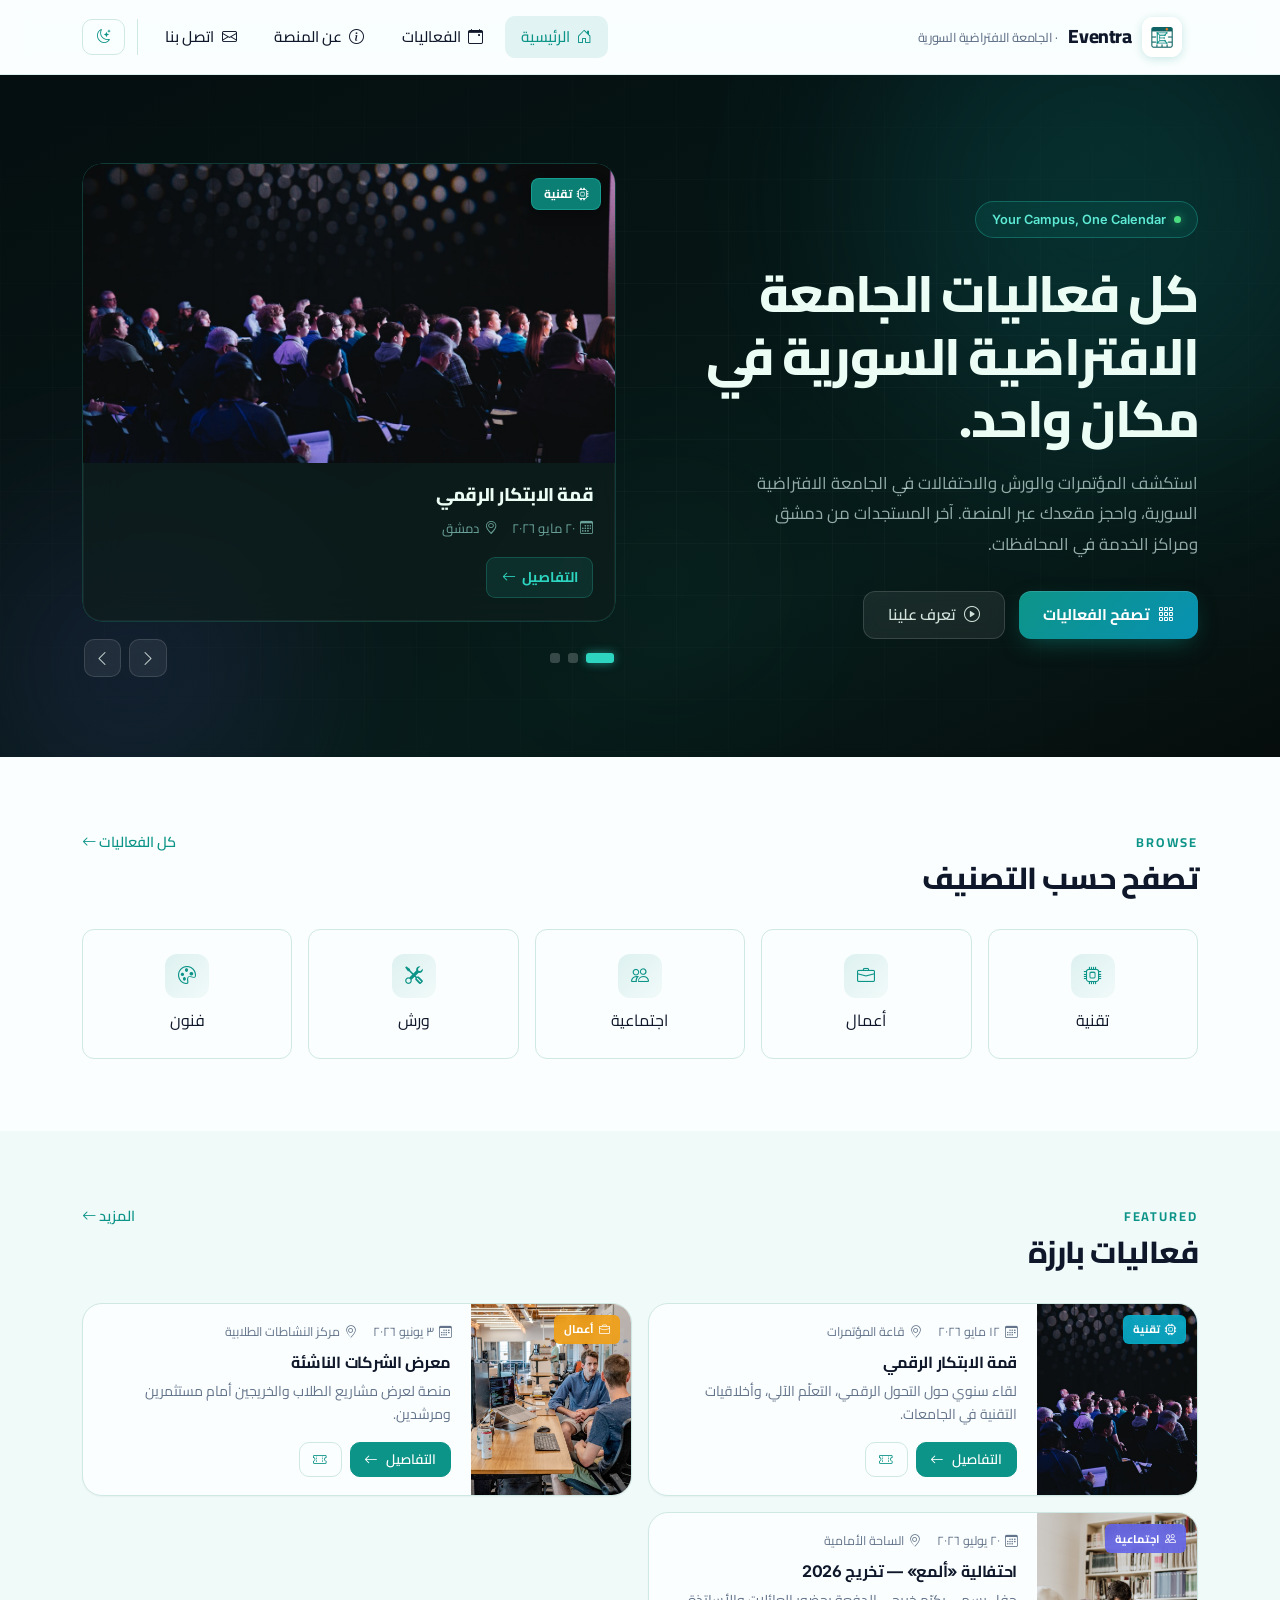
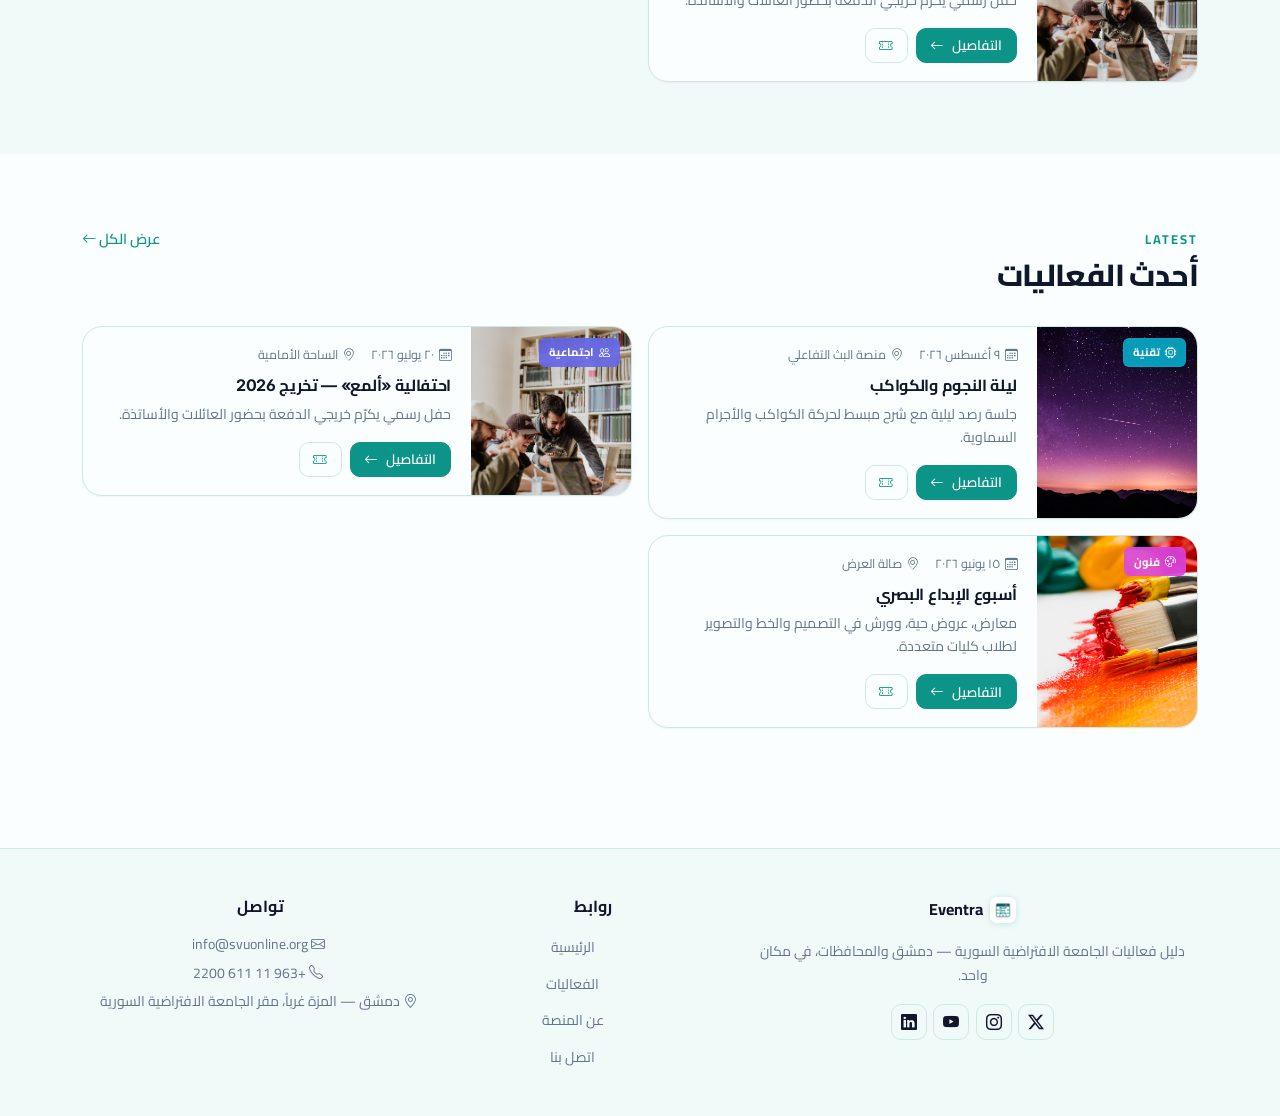
==== index.html @ 37de140c "Add main pages and assets for Eventra platform - Created main HTML pages: index.html, about.html, co" ====
<!doctype html>
<html lang="ar" dir="rtl">
<head>
  <meta charset="utf-8">
  <meta name="viewport" content="width=device-width, initial-scale=1">
  <meta name="theme-color" content="#0d9488">
  <script>
    (function(){try{var k='eventra:theme',s=localStorage.getItem(k),d=s==='dark'||(s!=='light'&&window.matchMedia('(prefers-color-scheme:dark)').matches);if(d){document.documentElement.setAttribute('data-bs-theme','dark');var m=document.querySelector('meta[name="theme-color"]');if(m)m.setAttribute('content','#0a1211');}}catch(e){}})();
  </script>
  <link rel="icon" href="assets/img/logo.jpg" type="image/jpeg">
  <title>Eventra — دليل فعاليات الجامعة الافتراضية السورية</title>
  <meta name="description" content="Eventra: دليل فعاليات الجامعة الافتراضية السورية — دمشق، أرقام وبريد رسمي، حجز ومتابعة الفعاليات.">

  <!-- Bootstrap 5 + Icons -->
  <link href="https://cdn.jsdelivr.net/npm/bootstrap@5.3.3/dist/css/bootstrap.min.css" rel="stylesheet">
  <link href="https://cdn.jsdelivr.net/npm/bootstrap-icons@1.11.3/font/bootstrap-icons.css" rel="stylesheet">
  <!-- خطوط -->
  <link rel="preconnect" href="https://fonts.googleapis.com">
  <link rel="preconnect" href="https://fonts.gstatic.com" crossorigin>
  <link href="https://fonts.googleapis.com/css2?family=Cairo:wght@400;600;700;800&family=Inter:wght@500;700;800;900&display=swap" rel="stylesheet">
  <!-- الستايل -->
  <link rel="stylesheet" href="assets/css/styles.css">
</head>
<body>

  <!-- ============ Navbar ============ -->
  <header>
    <nav class="navbar navbar-expand-lg e-navbar sticky-top">
      <div class="container">
        <a class="navbar-brand" href="index.html">
          <img src="assets/img/logo.jpg" alt="" class="e-logo" width="40" height="40">
          Eventra <small class="d-none d-md-inline">· الجامعة الافتراضية السورية</small>
        </a>
        <button class="navbar-toggler border-0" type="button" data-bs-toggle="collapse" data-bs-target="#nav">
          <i class="bi bi-list fs-3"></i>
        </button>
        <div class="collapse navbar-collapse" id="nav">
          <ul class="navbar-nav align-items-lg-center">
            <li class="nav-item"><a class="nav-link" href="index.html"><i class="bi bi-house-door" aria-hidden="true"></i>الرئيسية</a></li>
            <li class="nav-item"><a class="nav-link" href="events.html"><i class="bi bi-calendar-event" aria-hidden="true"></i>الفعاليات</a></li>
            <li class="nav-item"><a class="nav-link" href="about.html"><i class="bi bi-info-circle" aria-hidden="true"></i>عن المنصة</a></li>
            <li class="nav-item"><a class="nav-link" href="contact.html"><i class="bi bi-envelope" aria-hidden="true"></i>اتصل بنا</a></li>
            <li class="nav-item">
              <button type="button" id="darkToggle" class="btn btn-sm btn-outline-primary" title="تبديل الوضع الليلي" aria-pressed="false">
                <i class="bi bi-moon-stars"></i>
              </button>
            </li>
          </ul>
        </div>
      </div>
    </nav>
  </header>

  <main>

    <!-- ============ Hero ============ -->
    <section class="e-hero">
      <!-- خلفية زخرفية -->
      <div class="e-hero-bg" aria-hidden="true">
        <div class="e-hero-orb e-hero-orb--1"></div>
        <div class="e-hero-orb e-hero-orb--2"></div>
        <div class="e-hero-orb e-hero-orb--3"></div>
        <div class="e-hero-grid"></div>
      </div>

      <div class="container e-hero-container">
        <!-- النص الرئيسي -->
        <div class="e-hero-copy">
          <span class="pill">Your Campus, One Calendar</span>
          <h1 class="e-hero-title">كل فعاليات الجامعة الافتراضية السورية في مكان واحد.</h1>
          <p class="e-hero-lead">استكشف المؤتمرات والورش والاحتفالات في الجامعة الافتراضية السورية، واحجز مقعدك عبر المنصة. آخر المستجدات من دمشق ومراكز الخدمة في المحافظات.</p>
          <div class="e-hero-actions">
            <a href="events.html" class="btn e-hero-btn-primary"><i class="bi bi-grid-3x3-gap" aria-hidden="true"></i>تصفح الفعاليات</a>
            <a href="about.html" class="btn e-hero-btn-ghost"><i class="bi bi-play-circle" aria-hidden="true"></i>تعرف علينا</a>
          </div>
        </div>

        <!-- بطاقات الفعاليات -->
        <div class="e-hero-cards-area">
          <div id="heroCarousel" class="carousel slide" data-bs-ride="carousel" data-bs-interval="4000">
            <div class="carousel-inner">
              <div class="carousel-item active">
                <div class="e-glass-card">
                  <div class="e-glass-card__img-wrap">
                    <img src="assets/img/event-summit-digital-innovation.jpg" alt="قمة الابتكار الرقمي" loading="eager">
                    <span class="e-glass-card__badge"><i class="bi bi-cpu" aria-hidden="true"></i>تقنية</span>
                  </div>
                  <div class="e-glass-card__body">
                    <h3 class="e-glass-card__title">قمة الابتكار الرقمي</h3>
                    <div class="e-glass-card__meta">
                      <span><i class="bi bi-calendar3" aria-hidden="true"></i>٢٠ مايو ٢٠٢٦</span>
                      <span><i class="bi bi-geo-alt" aria-hidden="true"></i>دمشق</span>
                    </div>
                    <a href="event.html?id=1" class="e-glass-card__link">التفاصيل <i class="bi bi-arrow-left" aria-hidden="true"></i></a>
                  </div>
                </div>
              </div>
              <div class="carousel-item">
                <div class="e-glass-card">
                  <div class="e-glass-card__img-wrap">
                    <img src="assets/img/event-startup-showcase.jpg" alt="معرض الشركات الناشئة" loading="eager">
                    <span class="e-glass-card__badge e-glass-card__badge--amber"><i class="bi bi-briefcase" aria-hidden="true"></i>أعمال</span>
                  </div>
                  <div class="e-glass-card__body">
                    <h3 class="e-glass-card__title">معرض الشركات الناشئة</h3>
                    <div class="e-glass-card__meta">
                      <span><i class="bi bi-calendar3" aria-hidden="true"></i>١٢ يونيو ٢٠٢٦</span>
                      <span><i class="bi bi-geo-alt" aria-hidden="true"></i>حلب</span>
                    </div>
                    <a href="event.html?id=2" class="e-glass-card__link">التفاصيل <i class="bi bi-arrow-left" aria-hidden="true"></i></a>
                  </div>
                </div>
              </div>
              <div class="carousel-item">
                <div class="e-glass-card">
                  <div class="e-glass-card__img-wrap">
                    <img src="assets/img/event-visual-creativity-week.jpg" alt="أسبوع الإبداع البصري" loading="eager">
                    <span class="e-glass-card__badge e-glass-card__badge--purple"><i class="bi bi-palette" aria-hidden="true"></i>فنون</span>
                  </div>
                  <div class="e-glass-card__body">
                    <h3 class="e-glass-card__title">أسبوع الإبداع البصري</h3>
                    <div class="e-glass-card__meta">
                      <span><i class="bi bi-calendar3" aria-hidden="true"></i>٣ يوليو ٢٠٢٦</span>
                      <span><i class="bi bi-geo-alt" aria-hidden="true"></i>اللاذقية</span>
                    </div>
                    <a href="event.html?id=5" class="e-glass-card__link">التفاصيل <i class="bi bi-arrow-left" aria-hidden="true"></i></a>
                  </div>
                </div>
              </div>
            </div>
          </div>
          <!-- شريط التنقل خارج الكروسيل تماماً -->
          <div class="e-hero-carousel-nav-row">
            <div class="e-hero-dot-indicators">
              <button type="button" data-bs-target="#heroCarousel" data-bs-slide-to="0" class="active" aria-label="الشريحة 1"></button>
              <button type="button" data-bs-target="#heroCarousel" data-bs-slide-to="1" aria-label="الشريحة 2"></button>
              <button type="button" data-bs-target="#heroCarousel" data-bs-slide-to="2" aria-label="الشريحة 3"></button>
            </div>
            <div class="e-hero-arrow-btns">
              <button type="button" data-bs-target="#heroCarousel" data-bs-slide="prev" class="e-hero-arrow" aria-label="السابق">
                <i class="bi bi-chevron-right" aria-hidden="true"></i>
              </button>
              <button type="button" data-bs-target="#heroCarousel" data-bs-slide="next" class="e-hero-arrow" aria-label="التالي">
                <i class="bi bi-chevron-left" aria-hidden="true"></i>
              </button>
            </div>
          </div>
        </div>
      </div>
    </section>

    <!-- ============ التصنيفات ============ -->
    <section class="section">
      <div class="container">
        <div class="section-title">
          <div>
            <span class="eyebrow">Browse</span>
            <h2>تصفح حسب التصنيف</h2>
          </div>
          <a href="events.html">كل الفعاليات <i class="bi bi-arrow-left"></i></a>
        </div>
        <div class="row g-3">
          <div class="col-6 col-md-4 col-lg"><a href="events.html?cat=tech" class="cat-tile"><div class="icon"><i class="bi bi-cpu"></i></div>تقنية</a></div>
          <div class="col-6 col-md-4 col-lg"><a href="events.html?cat=business" class="cat-tile"><div class="icon"><i class="bi bi-briefcase"></i></div>أعمال</a></div>
          <div class="col-6 col-md-4 col-lg"><a href="events.html?cat=social" class="cat-tile"><div class="icon"><i class="bi bi-people"></i></div>اجتماعية</a></div>
          <div class="col-6 col-md-4 col-lg"><a href="events.html?cat=workshop" class="cat-tile"><div class="icon"><i class="bi bi-tools"></i></div>ورش</a></div>
          <div class="col-6 col-md-4 col-lg"><a href="events.html?cat=arts" class="cat-tile"><div class="icon"><i class="bi bi-palette"></i></div>فنون</a></div>
        </div>
      </div>
    </section>

    <!-- ============ فعاليات بارزة ============ -->
    <section class="section section-alt">
      <div class="container">
        <div class="section-title">
          <div>
            <span class="eyebrow">Featured</span>
            <h2>فعاليات بارزة</h2>
          </div>
          <a href="events.html">المزيد <i class="bi bi-arrow-left"></i></a>
        </div>
        <div id="featuredGrid" class="row g-3 ev-home-grid"></div>
      </div>
    </section>

    <!-- ============ أحدث الفعاليات ============ -->
    <section class="section">
      <div class="container">
        <div class="section-title">
          <div>
            <span class="eyebrow">Latest</span>
            <h2>أحدث الفعاليات</h2>
          </div>
          <a href="events.html">عرض الكل <i class="bi bi-arrow-left"></i></a>
        </div>
        <div id="latestGrid" class="row g-3 ev-home-grid"></div>
      </div>
    </section>

  </main>

  <!-- ============ Modal الحجز ============ -->
  <div class="modal fade" id="bookModal" tabindex="-1" aria-hidden="true">
    <div class="modal-dialog modal-dialog-centered">
      <div class="modal-content">
        <div class="modal-header">
          <h5 class="modal-title"><i class="bi bi-ticket-perforated me-2"></i>حجز مقعد</h5>
          <button type="button" class="btn-close" data-bs-dismiss="modal"></button>
        </div>
        <div class="modal-body">
          <p class="text-muted small mb-3">املأ بياناتك لحجز مقعد في الفعالية. سيتم التواصل معك عبر البريد.</p>
          <form class="e-form">
            <div class="mb-3"><label class="form-label">الاسم الكامل</label><input class="form-control" required></div>
            <div class="mb-3"><label class="form-label">البريد الإلكتروني</label><input type="email" class="form-control" required></div>
          </form>
        </div>
        <div class="modal-footer">
          <button class="btn btn-outline-secondary" data-bs-dismiss="modal">إلغاء</button>
          <button class="btn btn-primary" id="bookConfirm"><i class="bi bi-check2" aria-hidden="true"></i>تأكيد الحجز</button>
        </div>
      </div>
    </div>
  </div>

  <!-- ============ Footer ============ -->
  <footer class="e-footer">
    <div class="container">
      <div class="row g-4">
        <div class="col-md-5">
          <h5 class="e-footer-brand">
            <img src="assets/img/logo.jpg" alt="" class="e-logo--footer" width="26" height="26">
            Eventra
          </h5>
          <p class="small mb-3 mx-auto" style="max-width: 28rem;">دليل فعاليات الجامعة الافتراضية السورية — دمشق والمحافظات، في مكان واحد.</p>
          <div class="socials">
            <a href="#" aria-label="Twitter"><i class="bi bi-twitter-x"></i></a>
            <a href="#" aria-label="Instagram"><i class="bi bi-instagram"></i></a>
            <a href="#" aria-label="YouTube"><i class="bi bi-youtube"></i></a>
            <a href="#" aria-label="LinkedIn"><i class="bi bi-linkedin"></i></a>
          </div>
        </div>
        <div class="col-6 col-md-3">
          <h5>روابط</h5>
          <ul class="list-unstyled small">
            <li><a href="index.html">الرئيسية</a></li>
            <li><a href="events.html">الفعاليات</a></li>
            <li><a href="about.html">عن المنصة</a></li>
            <li><a href="contact.html">اتصل بنا</a></li>
          </ul>
        </div>
        <div class="col-6 col-md-4">
          <h5>تواصل</h5>
          <p class="small mb-1"><i class="bi bi-envelope me-1"></i> info@svuonline.org</p>
          <p class="small mb-1"><i class="bi bi-telephone me-1"></i> +963 11 611 2200</p>
          <p class="small mb-0"><i class="bi bi-geo-alt me-1"></i> دمشق — المزة غرباً، مقر الجامعة الافتراضية السورية</p>
        </div>
      </div>
    </div>
  </footer>

  <button id="scrollTopBtn" aria-label="العودة للأعلى"><i class="bi bi-arrow-up"></i></button>

  <script src="https://cdn.jsdelivr.net/npm/bootstrap@5.3.3/dist/js/bootstrap.bundle.min.js"></script>
  <script src="assets/js/main.js"></script>
</body>
</html>
---- assets/css/styles.css ----
/* ================================================================
   Eventra — Modern Minimal (Professional Edition)
   أنماط موحدة للموقع: Navbar, Hero, Cards, Forms, Footer...
   ================================================================ */

/* -------- (1) Design Tokens -------- */
:root {
  color-scheme: light;
  --e-primary: #0d9488;
  --e-primary-2: #14b8a6;
  --e-primary-ink: #0f766e;
  --e-accent: #ea580c;
  --e-bg: #fafefe;
  --e-surface: #f0faf9;
  --e-surface-2: #e6f4f2;
  --e-text: #0f172a;
  --e-muted: #64748b;
  --e-border: #d0e8e4;
  --bs-primary: #0d9488;
  --bs-primary-rgb: 13, 148, 136;
  --e-shadow-sm: 0 1px 2px rgba(15, 23, 42, 0.04);
  --e-shadow: 0 10px 30px -10px rgba(15, 23, 42, 0.15), 0 4px 12px -4px rgba(15, 23, 42, 0.08);
  --e-shadow-lg: 0 24px 48px -16px rgba(15, 23, 42, 0.2);
  --e-radius-sm: 8px;
  --e-radius: 12px;
  --e-radius-lg: 20px;
  --e-radius-xl: 28px;
  --e-ease: cubic-bezier(0.4, 0, 0.2, 1);
}

/* Dark mode — تباين أوضح بين الخلفية، الأسطح، والحدود */
html[data-bs-theme="dark"] {
  color-scheme: dark;
  --e-bg: #0a1211;
  --e-surface: #111c1b;
  --e-surface-2: #162925;
  --e-text: #ecfdf5;
  --e-muted: #94a3b8;
  --e-border: #2a3f3c;
  --e-primary: #5eead4;
  --e-primary-2: #99f6e4;
  --e-primary-ink: #2dd4bf;
  --e-accent: #fb923c;
  --bs-primary: #5eead4;
  --bs-primary-rgb: 94, 234, 212;
  --e-shadow-sm: 0 1px 3px rgba(0, 0, 0, 0.45);
  --e-shadow: 0 16px 48px -12px rgba(0, 0, 0, 0.65);
  --e-shadow-lg: 0 24px 64px -16px rgba(0, 0, 0, 0.78);

  /* Bootstrap 5 — مزامنة مع ألواننا */
  --bs-body-color: #ecfdf5;
  --bs-body-bg: #0a1211;
  --bs-body-color-rgb: 236, 253, 245;
  --bs-secondary-color: #94a3b8;
  --bs-tertiary-color: #64748b;
  --bs-border-color: #2a3f3c;
  --bs-emphasis-color: #f8fafc;
}

html[data-bs-theme="dark"] body {
  background: var(--e-bg);
  color: var(--e-text);
}

html[data-bs-theme="dark"] .e-navbar {
  background: rgba(10, 18, 17, 0.94);
  border-bottom-color: var(--e-border);
  box-shadow: 0 1px 0 rgba(45, 212, 191, 0.14);
}

html[data-bs-theme="dark"] .e-navbar .nav-link.active,
html[data-bs-theme="dark"] .e-navbar .nav-link:hover {
  color: var(--e-primary);
  background: rgba(45, 212, 191, 0.18);
}

/* الخلفية الداكنة للـ hero محددة داخل القسم مباشرة — لا حاجة لـ override هنا */

/* pill dark override — handled in hero section block */

html[data-bs-theme="dark"] .e-card,
html[data-bs-theme="dark"] .cat-tile {
  background: var(--e-surface);
  border-color: var(--e-border);
}

html[data-bs-theme="dark"] .e-card:hover {
  border-color: rgba(94, 234, 212, 0.4);
  box-shadow: var(--e-shadow);
}

html[data-bs-theme="dark"] .btn-primary:hover {
  background: var(--e-primary-ink);
  border-color: var(--e-primary-ink);
  box-shadow: 0 10px 28px -8px rgba(45, 212, 191, 0.45);
}

html[data-bs-theme="dark"] .btn-outline-primary {
  color: var(--e-primary);
  border-color: rgba(94, 234, 212, 0.4);
}

html[data-bs-theme="dark"] .btn-outline-primary:hover {
  color: #0f172a;
  background: var(--e-primary);
  border-color: var(--e-primary);
}

html[data-bs-theme="dark"] .carousel:not(.e-hero-carousel) {
  border-color: var(--e-border);
  box-shadow: var(--e-shadow);
}

html[data-bs-theme="dark"] .e-form .form-control:focus,
html[data-bs-theme="dark"] .e-form .form-select:focus {
  box-shadow: 0 0 0 0.25rem rgba(45, 212, 191, 0.22);
}

html[data-bs-theme="dark"] .e-form .form-control::placeholder {
  color: var(--e-muted);
  opacity: 0.9;
}

html[data-bs-theme="dark"] .input-group-text {
  background-color: var(--e-surface) !important;
  border-color: var(--e-border) !important;
  color: var(--e-muted) !important;
}

html[data-bs-theme="dark"] .e-footer {
  background: var(--e-surface);
  border-top-color: var(--e-border);
}

html[data-bs-theme="dark"] .accordion-button:not(.collapsed) {
  background: rgba(45, 212, 191, 0.12);
  color: var(--e-primary);
}

html[data-bs-theme="dark"] .accordion-button:focus {
  box-shadow: 0 0 0 0.2rem rgba(45, 212, 191, 0.22);
}

html[data-bs-theme="dark"] .alert-warning {
  --bs-alert-bg: rgba(251, 191, 36, 0.14);
  --bs-alert-border-color: rgba(251, 191, 36, 0.4);
  --bs-alert-color: #fde68a;
  background-color: var(--bs-alert-bg);
  border-color: var(--bs-alert-border-color);
  color: var(--bs-alert-color);
}

html[data-bs-theme="dark"] .badge.text-bg-light {
  background-color: var(--e-surface-2) !important;
  color: var(--e-text) !important;
  border: 1px solid var(--e-border);
}

html[data-bs-theme="dark"] .btn-outline-secondary {
  color: var(--e-muted);
  border-color: var(--e-border);
}

html[data-bs-theme="dark"] .btn-outline-secondary:hover {
  background: var(--e-surface-2);
  color: var(--e-text);
  border-color: var(--e-border);
}

html[data-bs-theme="dark"] .modal-content .btn-close {
  filter: invert(1) grayscale(100%) brightness(1.6);
}

html[data-bs-theme="dark"] .e-navbar .navbar-toggler {
  color: var(--e-text);
}

/* dark mode overrides for new hero handled inline — no extra rules needed */

/* -------- (2) Base -------- */
* { -webkit-font-smoothing: antialiased; -moz-osx-font-smoothing: grayscale; }
html { scroll-behavior: smooth; }

body {
  font-family: "Cairo", "Inter", system-ui, -apple-system, "Segoe UI", Arial, sans-serif;
  background: var(--e-bg);
  color: var(--e-text);
  line-height: 1.75;
  font-feature-settings: "ss01", "kern";
}

h1, h2, h3, h4 {
  font-family: "Inter", "Cairo", system-ui, sans-serif;
  font-weight: 700;
  letter-spacing: -0.02em;
  color: var(--e-text);
  line-height: 1.25;
}
h1 { font-weight: 800; }

a { color: var(--e-primary); text-decoration: none; transition: color .2s var(--e-ease); }
a:hover { color: var(--e-primary-ink); }

img { max-width: 100%; }

/* -------- (3) Navbar -------- */
.e-navbar {
  background: rgba(250, 254, 254, 0.78);
  backdrop-filter: saturate(180%) blur(14px);
  -webkit-backdrop-filter: saturate(180%) blur(14px);
  border-bottom: 1px solid rgba(13, 148, 136, 0.12);
  padding: .75rem 0;
  transition: background .25s var(--e-ease), box-shadow .25s var(--e-ease);
}

/* توزيع أوضح في RTL: الشعار عند البداية (يمين)، الروابط عند النهاية (يسار) */
.e-navbar > .container {
  justify-content: space-between;
  align-items: center;
  row-gap: 0.75rem;
}

@media (min-width: 992px) {
  .e-navbar.navbar-expand-lg .navbar-collapse {
    flex-grow: 0;
    flex-basis: auto;
    justify-content: flex-end;
  }
  .e-navbar .navbar-nav {
    flex-wrap: wrap;
    justify-content: flex-end;
    gap: 0.2rem 0.35rem;
  }
}

.e-navbar .navbar-brand {
  font-weight: 800;
  color: var(--e-text);
  display: flex;
  align-items: center;
  gap: .65rem;
  font-size: 1.2rem;
  letter-spacing: -0.02em;
}
.e-navbar .navbar-brand .e-logo {
  width: 40px;
  height: 40px;
  border-radius: 11px;
  flex-shrink: 0;
  object-fit: contain;
  box-shadow: 0 2px 10px rgba(13, 148, 136, 0.22);
}
.e-navbar .navbar-brand small {
  font-weight: 500;
  font-size: .8rem;
  color: var(--e-muted);
}
.e-navbar .nav-link {
  color: var(--e-text);
  font-weight: 500;
  padding: .5rem 1rem !important;
  border-radius: 10px;
  font-size: .95rem;
  transition: all .2s var(--e-ease);
}
.e-navbar .nav-link.active,
.e-navbar .nav-link:hover { color: var(--e-primary); background: rgba(13, 148, 136, 0.1); }

@media (min-width: 992px) {
  .e-navbar .nav-item:has(#darkToggle) {
    border-inline-start: 1px solid var(--e-border);
    padding-inline-start: 0.75rem;
    margin-inline-start: 0.35rem;
  }
}

/* -------- (4) Hero — Glassmorphism Dark -------- */
.e-hero {
  padding: 5.5rem 0 5rem;
  position: relative;
  overflow: hidden;
  background:
    linear-gradient(155deg, #050e10 0%, #061514 40%, #071c1a 70%, #060d0c 100%);
  color: #e2faf8;
}

/* خلفية زخرفية */
.e-hero-bg {
  position: absolute;
  inset: 0;
  pointer-events: none;
  z-index: 0;
}
.e-hero-orb {
  position: absolute;
  border-radius: 50%;
  filter: blur(90px);
  opacity: 0.55;
}
.e-hero-orb--1 {
  width: 520px; height: 520px;
  top: -140px; right: -80px;
  background: radial-gradient(circle, rgba(13, 148, 136, 0.45), rgba(6, 182, 212, 0.18) 60%, transparent 80%);
}
.e-hero-orb--2 {
  width: 380px; height: 380px;
  bottom: -100px; left: -60px;
  background: radial-gradient(circle, rgba(99, 102, 241, 0.35), rgba(139, 92, 246, 0.15) 55%, transparent 75%);
}
.e-hero-orb--3 {
  width: 260px; height: 260px;
  top: 55%; left: 42%;
  background: radial-gradient(circle, rgba(20, 184, 166, 0.22), transparent 65%);
}
.e-hero-grid {
  position: absolute;
  inset: 0;
  background-image:
    linear-gradient(rgba(255,255,255,.025) 1px, transparent 1px),
    linear-gradient(90deg, rgba(255,255,255,.025) 1px, transparent 1px);
  background-size: 52px 52px;
  mask-image: radial-gradient(ellipse 80% 70% at 50% 50%, black 30%, transparent 100%);
}

/* تخطيط الحاوية */
.e-hero-container {
  position: relative;
  z-index: 1;
  display: grid;
  grid-template-columns: 1fr 1fr;
  gap: 3rem;
  align-items: center;
}
@media (max-width: 991.98px) {
  .e-hero-container {
    grid-template-columns: 1fr;
    gap: 2.5rem;
  }
}

/* نص الـ hero */
.e-hero-copy {
  display: flex;
  flex-direction: column;
  align-items: flex-start;
}
.e-hero .pill {
  display: inline-flex;
  align-items: center;
  gap: .5rem;
  padding: .4rem 1rem;
  background: rgba(13, 148, 136, 0.15);
  border: 1px solid rgba(45, 212, 191, 0.3);
  color: #5eead4;
  border-radius: 999px;
  font-weight: 600;
  font-size: .8rem;
  margin-bottom: 1.5rem;
  font-family: "Inter", "Cairo", system-ui, sans-serif;
  letter-spacing: 0;
  direction: ltr;
  backdrop-filter: blur(8px);
}
.e-hero .pill::after {
  content: "";
  width: 7px; height: 7px;
  border-radius: 50%;
  background: #4ade80;
  box-shadow: 0 0 10px rgba(74, 222, 128, 0.7);
  flex-shrink: 0;
}
.e-hero-title {
  font-size: clamp(2rem, 4.2vw, 3.2rem);
  font-weight: 800;
  letter-spacing: -0.03em;
  color: #ecfdf5;
  line-height: 1.22;
  margin-bottom: 1.15rem;
}
.e-hero-title span {
  background: linear-gradient(90deg, #2dd4bf, #6366f1);
  -webkit-background-clip: text;
  -webkit-text-fill-color: transparent;
  background-clip: text;
}
.e-hero-lead {
  color: rgba(203, 228, 226, 0.72);
  font-size: 1.05rem;
  line-height: 1.8;
  max-width: 50ch;
  margin-bottom: 2rem;
}
.e-hero-actions {
  display: flex;
  flex-wrap: wrap;
  gap: 0.85rem;
}
.e-hero-btn-primary {
  background: linear-gradient(135deg, #0d9488, #0891b2);
  border: none;
  color: #fff;
  font-weight: 700;
  font-size: .97rem;
  padding: 0.7rem 1.5rem;
  border-radius: 12px;
  box-shadow: 0 8px 24px -8px rgba(13, 148, 136, 0.55), inset 0 1px 0 rgba(255,255,255,0.12);
  transition: all .22s var(--e-ease);
}
.e-hero-btn-primary:hover {
  background: linear-gradient(135deg, #0f766e, #0e7490);
  transform: translateY(-2px);
  box-shadow: 0 14px 32px -10px rgba(13, 148, 136, 0.65);
  color: #fff;
}
.e-hero-btn-ghost {
  background: rgba(255,255,255,0.07);
  border: 1px solid rgba(255,255,255,0.14);
  color: rgba(236, 253, 245, 0.88);
  font-weight: 600;
  font-size: .97rem;
  padding: 0.7rem 1.5rem;
  border-radius: 12px;
  backdrop-filter: blur(8px);
  transition: all .22s var(--e-ease);
}
.e-hero-btn-ghost:hover {
  background: rgba(255,255,255,0.13);
  border-color: rgba(45, 212, 191, 0.35);
  color: #e2faf8;
  transform: translateY(-2px);
}

/* منطقة الكروسيل */
.e-hero-cards-area {
  position: relative;
}
.e-hero-cards-area .carousel {
  border-radius: 20px;
  overflow: hidden;
}
.e-hero-cards-area .carousel-inner {
  overflow: hidden;
  border-radius: 20px;
}
.e-hero-cards-area .carousel-item {
  transition: transform .5s ease;
}

/* بطاقة زجاجية */
.e-glass-card {
  width: 100%;
  background: rgba(15, 30, 28, 0.65);
  border: 1px solid rgba(45, 212, 191, 0.18);
  border-radius: 20px;
  overflow: hidden;
  backdrop-filter: blur(20px);
  -webkit-backdrop-filter: blur(20px);
  box-shadow:
    0 0 0 1px rgba(255,255,255,0.05) inset,
    0 24px 56px -20px rgba(0,0,0,0.7),
    0 0 80px -30px rgba(13, 148, 136, 0.25);
  transition: transform .35s var(--e-ease), box-shadow .35s var(--e-ease), border-color .35s var(--e-ease);
}
.e-glass-card:hover {
  transform: translateY(-6px);
  border-color: rgba(45, 212, 191, 0.38);
  box-shadow:
    0 0 0 1px rgba(255,255,255,0.07) inset,
    0 32px 64px -22px rgba(0,0,0,0.75),
    0 0 100px -25px rgba(13, 148, 136, 0.4);
}
.e-glass-card__img-wrap {
  position: relative;
  overflow: hidden;
}
.e-glass-card__img-wrap img {
  width: 100%;
  aspect-ratio: 16 / 9;
  object-fit: cover;
  display: block;
  transition: transform .5s var(--e-ease);
}
.e-glass-card:hover .e-glass-card__img-wrap img {
  transform: scale(1.04);
}
.e-glass-card__badge {
  position: absolute;
  top: 0.85rem;
  inset-inline-start: 0.85rem;
  display: inline-flex;
  align-items: center;
  gap: 0.35rem;
  padding: 0.3rem 0.7rem;
  border-radius: 8px;
  font-size: 0.75rem;
  font-weight: 700;
  background: rgba(13, 148, 136, 0.85);
  color: #fff;
  backdrop-filter: blur(6px);
  border: 1px solid rgba(45, 212, 191, 0.35);
  box-shadow: 0 4px 12px rgba(0,0,0,0.3);
}
.e-glass-card__badge--amber {
  background: rgba(217, 119, 6, 0.85);
  border-color: rgba(251, 191, 36, 0.4);
}
.e-glass-card__badge--purple {
  background: rgba(109, 40, 217, 0.82);
  border-color: rgba(167, 139, 250, 0.4);
}
.e-glass-card__body {
  padding: 1.25rem 1.35rem 1.4rem;
}
.e-glass-card__title {
  font-size: 1.15rem;
  font-weight: 800;
  color: #ecfdf5;
  margin: 0 0 0.65rem;
  letter-spacing: -0.02em;
}
.e-glass-card__meta {
  display: flex;
  flex-wrap: wrap;
  gap: 0.9rem;
  font-size: 0.82rem;
  color: rgba(148, 219, 210, 0.7);
  margin-bottom: 1.1rem;
}
.e-glass-card__meta span {
  display: inline-flex;
  align-items: center;
  gap: 0.35rem;
}
.e-glass-card__link {
  display: inline-flex;
  align-items: center;
  gap: 0.4rem;
  font-weight: 700;
  font-size: 0.88rem;
  color: #2dd4bf;
  text-decoration: none;
  padding: 0.45rem 0.9rem;
  border-radius: 9px;
  background: rgba(45, 212, 191, 0.1);
  border: 1px solid rgba(45, 212, 191, 0.22);
  transition: all .2s var(--e-ease);
}
.e-glass-card__link:hover {
  background: rgba(45, 212, 191, 0.18);
  border-color: rgba(45, 212, 191, 0.45);
  color: #5eead4;
  transform: translateY(-1px);
}

/* شريط التنقل السفلي */
.e-hero-carousel-nav-row {
  display: flex;
  align-items: center;
  justify-content: space-between;
  margin-top: 1.1rem;
  padding: 0 0.1rem;
}
.e-hero-dot-indicators {
  display: flex;
  gap: 0.5rem;
  align-items: center;
}
.e-hero-dot-indicators button {
  width: 10px; height: 10px;
  border-radius: 3px;
  border: none;
  background: rgba(255,255,255,0.2);
  padding: 0;
  cursor: pointer;
  transition: background .2s var(--e-ease), transform .2s var(--e-ease), width .2s var(--e-ease);
}
.e-hero-dot-indicators button.active {
  background: #2dd4bf;
  width: 28px;
  box-shadow: 0 0 10px rgba(45, 212, 191, 0.55);
}
.e-hero-arrow-btns {
  display: flex;
  gap: 0.5rem;
}
.e-hero-arrow {
  width: 2.35rem;
  height: 2.35rem;
  border-radius: 10px;
  background: rgba(255,255,255,0.07);
  border: 1px solid rgba(255,255,255,0.12);
  color: rgba(236, 253, 245, 0.8);
  display: grid;
  place-items: center;
  font-size: 1rem;
  cursor: pointer;
  transition: all .2s var(--e-ease);
  backdrop-filter: blur(6px);
  padding: 0;
}
.e-hero-arrow:hover {
  background: rgba(45, 212, 191, 0.15);
  border-color: rgba(45, 212, 191, 0.4);
  color: #2dd4bf;
}

/* ---- صفحات أخرى (events / about / contact): banner فاتح ---- */
.e-page-hero {
  padding: 3.5rem 0 2.75rem;
  position: relative;
  overflow: hidden;
  background:
    linear-gradient(115deg, #f0faf9 0%, #e8f5f3 55%, #fafefe 100%);
  border-bottom: 1px solid var(--e-border);
}
.e-page-hero::before {
  content: "";
  position: absolute; inset: 0;
  background:
    radial-gradient(600px 300px at 100% 0%, rgba(13,148,136,.1), transparent 55%),
    radial-gradient(400px 250px at -5% 100%, rgba(13,148,136,.07), transparent 50%);
  pointer-events: none;
}
.e-page-hero .container { position: relative; z-index: 1; }
.e-page-hero h1 {
  font-size: clamp(1.6rem, 3.5vw, 2.4rem);
  font-weight: 800;
  letter-spacing: -0.03em;
  color: var(--e-text);
}
.e-page-hero p { color: var(--e-muted); font-size: 1.05rem; }
html[data-bs-theme="dark"] .e-page-hero {
  background:
    linear-gradient(115deg, #0a1211 0%, #0d1a18 55%, #0a1211 100%);
  border-bottom-color: var(--e-border);
}
html[data-bs-theme="dark"] .e-page-hero::before {
  background:
    radial-gradient(600px 300px at 100% 0%, rgba(45,212,191,.1), transparent 55%),
    radial-gradient(400px 250px at -5% 100%, rgba(45,212,191,.07), transparent 50%);
}

/* responsive */
@media (max-width: 575.98px) {
  .e-hero { padding: 3.5rem 0 3rem; }
  .e-hero-title { font-size: clamp(1.75rem, 7.5vw, 2.4rem); }
  .e-glass-card__body { padding: 1rem 1.1rem 1.1rem; }
}

/* ================================================================
   Events Page — Filter bar, Cards, Layout
   ================================================================ */

/* eyebrow لصفحات البنر */
.ev-eyebrow {
  display: inline-flex;
  align-items: center;
  gap: .4rem;
  font-size: .75rem;
  font-weight: 700;
  letter-spacing: .12em;
  text-transform: uppercase;
  color: var(--e-primary);
  padding: .3rem .75rem;
  background: rgba(13,148,136,.09);
  border: 1px solid rgba(13,148,136,.18);
  border-radius: 999px;
}

/* -------- شريط الفلاتر -------- */
.ev-filter-bar {
  background: rgba(248, 253, 252, 0.96);
  border-bottom: 1px solid var(--e-border);
  backdrop-filter: blur(14px);
  -webkit-backdrop-filter: blur(14px);
  z-index: 99;
  padding: .8rem 0;
  top: 0;
}
html[data-bs-theme="dark"] .ev-filter-bar {
  background: rgba(13, 22, 21, 0.97);
  border-bottom: 1px solid rgba(45, 212, 191, 0.12);
  box-shadow: 0 4px 20px -4px rgba(0,0,0,.45);
}
.ev-filter-inner {
  display: flex;
  align-items: center;
  gap: 1rem;
  flex-wrap: wrap;
}

/* بحث */
.ev-search-wrap {
  position: relative;
  flex: 0 0 clamp(14rem, 28%, 22rem);
}
.ev-search-icon {
  position: absolute;
  inset-inline-start: .85rem;
  top: 50%;
  transform: translateY(-50%);
  color: var(--e-muted);
  font-size: .9rem;
  pointer-events: none;
  z-index: 1;
}
html[data-bs-theme="dark"] .ev-search-icon {
  color: rgba(148, 163, 184, 0.7);
}
.ev-search-input {
  width: 100%;
  background: var(--e-bg);
  border: 1px solid var(--e-border);
  border-radius: 10px;
  padding: .5rem .85rem;
  padding-inline-start: 2.4rem;
  font-size: .9rem;
  color: var(--e-text);
  font-family: inherit;
  transition: border-color .18s var(--e-ease), box-shadow .18s var(--e-ease);
  outline: none;
}
.ev-search-input:focus {
  border-color: var(--e-primary);
  box-shadow: 0 0 0 .2rem rgba(13,148,136,.15);
}
html[data-bs-theme="dark"] .ev-search-input {
  background: rgba(255,255,255,0.06);
  border-color: rgba(255,255,255,0.12);
  color: var(--e-text);
}
html[data-bs-theme="dark"] .ev-search-input:focus {
  border-color: #2dd4bf;
  box-shadow: 0 0 0 .2rem rgba(45,212,191,.18);
}
html[data-bs-theme="dark"] .ev-search-input::placeholder { color: rgba(148,163,184,.6); }

/* pills التصنيف */
.ev-cat-pills {
  display: flex;
  gap: .4rem;
  flex-wrap: wrap;
  flex: 1 1 auto;
}
.ev-cat-pill {
  display: inline-flex;
  align-items: center;
  gap: .35rem;
  padding: .4rem .9rem;
  border-radius: 999px;
  border: 1px solid var(--e-border);
  background: var(--e-bg);
  color: var(--e-muted);
  font-size: .82rem;
  font-weight: 600;
  font-family: inherit;
  cursor: pointer;
  transition: all .18s var(--e-ease);
  white-space: nowrap;
  line-height: 1.4;
}
.ev-cat-pill:hover {
  border-color: var(--e-primary);
  color: var(--e-primary);
  background: rgba(13,148,136,.07);
}
.ev-cat-pill.active {
  background: var(--e-primary);
  border-color: var(--e-primary);
  color: #fff;
  box-shadow: 0 4px 14px -4px rgba(13,148,136,.5);
}
/* Dark mode — تباين واضح */
html[data-bs-theme="dark"] .ev-cat-pill {
  background: rgba(255, 255, 255, 0.06);
  border-color: rgba(255, 255, 255, 0.12);
  color: rgba(203, 228, 226, 0.75);
}
html[data-bs-theme="dark"] .ev-cat-pill:hover {
  background: rgba(45, 212, 191, 0.12);
  border-color: rgba(45, 212, 191, 0.4);
  color: #5eead4;
}
html[data-bs-theme="dark"] .ev-cat-pill.active {
  background: #2dd4bf;
  border-color: #2dd4bf;
  color: #0f172a;
  box-shadow: 0 4px 16px -4px rgba(45, 212, 191, 0.5);
}

/* ترتيب + تبديل عرض */
.ev-filter-end {
  display: flex;
  align-items: center;
  gap: .6rem;
  margin-inline-start: auto;
  flex-shrink: 0;
}
.ev-sort-select {
  background: var(--e-bg);
  border: 1px solid var(--e-border);
  border-radius: 10px;
  padding: .42rem .8rem;
  font-size: .82rem;
  font-family: inherit;
  color: var(--e-text);
  cursor: pointer;
  outline: none;
  transition: border-color .18s var(--e-ease);
}
.ev-sort-select:focus { border-color: var(--e-primary); }
html[data-bs-theme="dark"] .ev-sort-select {
  background: rgba(255,255,255,0.06);
  border-color: rgba(255,255,255,0.12);
  color: var(--e-text);
  color-scheme: dark;
}
html[data-bs-theme="dark"] .ev-sort-select:focus {
  border-color: #2dd4bf;
}

/* عداد النتائج */
.ev-results-count {
  font-size: .85rem;
  color: var(--e-muted);
  font-weight: 500;
}

/* -------- بطاقة List -------- */
#eventsGrid .ev-col {
  flex: 0 0 100%;
  max-width: 100%;
}
.ev-list-card {
  border: 1px solid var(--e-border);
  border-radius: var(--e-radius-lg);
  background: var(--e-bg);
  display: flex;
  gap: 0;
  overflow: hidden;
  transition: transform .25s var(--e-ease), box-shadow .25s var(--e-ease), border-color .25s var(--e-ease);
  box-shadow: var(--e-shadow-sm);
}
.ev-list-card:hover {
  transform: translateY(-3px);
  box-shadow: var(--e-shadow);
  border-color: rgba(13,148,136,.3);
}
html[data-bs-theme="dark"] .ev-list-card {
  background: var(--e-surface);
}
html[data-bs-theme="dark"] .ev-list-card:hover {
  border-color: rgba(45,212,191,.35);
}
.ev-list-card__img {
  flex: 0 0 210px;
  position: relative;
  overflow: hidden;
}
.ev-list-card__img img {
  width: 100%;
  height: 100%;
  object-fit: cover;
  display: block;
  transition: transform .5s var(--e-ease);
}
.ev-list-card:hover .ev-list-card__img img { transform: scale(1.06); }
.ev-list-card__badge {
  position: absolute;
  top: .7rem;
  inset-inline-start: .7rem;
  display: inline-flex;
  align-items: center;
  gap: .3rem;
  padding: .22rem .55rem;
  border-radius: 6px;
  font-size: .7rem;
  font-weight: 700;
  backdrop-filter: blur(6px);
  border: 1px solid rgba(255,255,255,.2);
}
.ev-list-card__body {
  padding: 1.1rem 1.25rem;
  display: flex;
  flex-direction: column;
  flex: 1;
  min-width: 0;
}
.ev-list-card__meta {
  display: flex;
  gap: 1rem;
  font-size: .78rem;
  color: var(--e-muted);
  margin-bottom: .5rem;
  flex-wrap: wrap;
}
.ev-list-card__meta span {
  display: inline-flex;
  align-items: center;
  gap: .3rem;
}
.ev-list-card__title {
  font-size: 1.1rem;
  font-weight: 700;
  color: var(--e-text);
  margin: 0 0 .4rem;
  line-height: 1.38;
}
.ev-list-card__excerpt {
  font-size: .88rem;
  color: var(--e-muted);
  line-height: 1.65;
  flex: 1;
  margin-bottom: 1rem;
  display: -webkit-box;
  -webkit-line-clamp: 2;
  -webkit-box-orient: vertical;
  overflow: hidden;
}
.ev-list-card__footer {
  display: flex;
  gap: .5rem;
  align-items: center;
  flex-wrap: wrap;
}
@media (max-width: 575.98px) {
  .ev-list-card { flex-direction: column; }
  .ev-list-card__img { flex: none; height: 160px; }
  .ev-filter-end { display: none; }
  .ev-cat-pills { gap: .3rem; }
  .ev-cat-pill { padding: .32rem .65rem; font-size: .78rem; }
}

/* -------- تخطيط الرئيسية — 2 أعمدة على lg -------- */
.ev-home-grid .ev-col {
  flex: 0 0 100%;
  max-width: 100%;
}
@media (min-width: 992px) {
  .ev-home-grid .ev-col {
    flex: 0 0 50%;
    max-width: 50%;
  }
  .ev-home-grid .ev-list-card__img {
    flex: 0 0 160px;
  }
  .ev-home-grid .ev-list-card__title {
    font-size: 1rem;
  }
}

/* حالة "لا نتائج" */
.ev-empty {
  text-align: center;
  padding: 3.5rem 1rem;
  color: var(--e-muted);
}
.ev-empty i { font-size: 3rem; display: block; margin-bottom: .85rem; opacity: .5; }
.ev-empty p { font-size: 1rem; margin-bottom: 1.1rem; }

/* -------- (5) Cards -------- */
.e-card {
  border: 1px solid var(--e-border);
  border-radius: var(--e-radius-lg);
  background: var(--e-bg);
  overflow: hidden;
  transition: transform .3s var(--e-ease), box-shadow .3s var(--e-ease), border-color .3s var(--e-ease);
  box-shadow: var(--e-shadow-sm);
}
.e-card:hover {
  transform: translateY(-6px);
  box-shadow: var(--e-shadow);
  border-color: rgba(13, 148, 136, 0.35);
}
.e-card .card-img-top {
  aspect-ratio: 16 / 10;
  object-fit: cover;
  transition: transform .6s var(--e-ease);
}
.e-card:hover .card-img-top { transform: scale(1.05); }
.e-card .card-body { padding: 1.25rem 1.1rem 1.1rem; }
.e-card .card-title { font-size: 1.08rem; font-weight: 700; margin-bottom: .4rem; }
.e-card .badge { font-weight: 500; border-radius: 999px; padding: .25rem .7rem; }

/* -------- (6) Buttons -------- */
.btn-primary, .btn-primary:focus {
  background: var(--e-primary);
  border-color: var(--e-primary);
  border-radius: 10px;
  font-weight: 600;
  padding: .55rem 1.1rem;
  transition: all .2s var(--e-ease);
}
.btn-primary:hover {
  background: var(--e-primary-ink);
  border-color: var(--e-primary-ink);
  transform: translateY(-1px);
  box-shadow: 0 10px 24px -8px rgba(13, 148, 136, 0.45);
}
.btn-outline-primary {
  color: var(--e-primary);
  border-color: var(--e-border);
  border-radius: 10px;
  font-weight: 600;
}
.btn-outline-primary:hover {
  background: var(--e-primary);
  border-color: var(--e-primary);
  color: #fff;
  transform: translateY(-1px);
}
.btn-sm { padding: .4rem .85rem; font-size: .85rem; }

/* مسافة واضحة بين الأيقونة والنص داخل الأزرار (يعمل مع RTL و LTR) */
main .btn,
.modal .btn,
.e-navbar .btn {
  display: inline-flex;
  align-items: center;
  justify-content: center;
  column-gap: 0.5rem;
}

/* روابط التنقل مع أيقونات */
.e-navbar .nav-link {
  display: inline-flex;
  align-items: center;
  column-gap: 0.45rem;
}

/* -------- (7) أقسام عامة -------- */
.section { padding: 4.5rem 0; }
.section-alt { background: var(--e-surface); }
.section-title {
  display: flex;
  align-items: baseline;
  justify-content: space-between;
  margin-bottom: 2rem;
  gap: 1rem;
  flex-wrap: wrap;
}
.section-title h2 {
  margin: 0;
  font-size: clamp(1.4rem, 2.5vw, 1.9rem);
  font-weight: 800;
  letter-spacing: -0.02em;
}
.section-title .eyebrow {
  display: block;
  color: var(--e-primary);
  font-size: .8rem;
  font-weight: 700;
  letter-spacing: .15em;
  text-transform: uppercase;
  margin-bottom: .35rem;
}
.section-title a { font-size: .9rem; font-weight: 600; }

/* -------- (8) التصنيفات -------- */
.cat-tile {
  display: flex;
  flex-direction: column;
  align-items: center;
  justify-content: center;
  gap: .5rem;
  padding: 1.5rem 1rem;
  border: 1px solid var(--e-border);
  border-radius: var(--e-radius);
  background: var(--e-bg);
  color: var(--e-text);
  text-align: center;
  transition: all .25s var(--e-ease);
  cursor: pointer;
  text-decoration: none;
}
.cat-tile:hover {
  border-color: var(--e-primary);
  color: var(--e-primary);
  transform: translateY(-3px);
  box-shadow: var(--e-shadow-sm);
}
.cat-tile .icon {
  width: 44px; height: 44px;
  border-radius: 12px;
  background: linear-gradient(135deg, rgba(13, 148, 136, 0.12), rgba(13, 148, 136, 0.04));
  color: var(--e-primary);
  display: grid; place-items: center;
  font-weight: 700;
  font-size: 1.1rem;
}

/* (9) — تم نقل أنماط الـ carousel الخاصة بالـ hero إلى قسم Hero أعلاه */

/* -------- (10) Forms -------- */
.e-form .form-label {
  font-size: .88rem;
  font-weight: 600;
  color: var(--e-text);
  margin-bottom: .35rem;
}
.e-form .form-control, .e-form .form-select {
  border-radius: 10px;
  border: 1px solid var(--e-border);
  background: var(--e-bg);
  color: var(--e-text);
  padding: .6rem .85rem;
  transition: all .2s var(--e-ease);
}
.e-form .form-control:focus, .e-form .form-select:focus {
  border-color: var(--e-primary);
  box-shadow: 0 0 0 .25rem rgba(13, 148, 136, 0.15);
}
.e-form .form-control::placeholder { color: #94A3B8; }

/* مجموعات الحقول: فصل بصري بين الأيقونة ومربع الإدخال (RTL / LTR) */
.e-form .input-group {
  flex-wrap: nowrap;
  gap: 0.5rem;
}
.e-form .input-group > .input-group-text {
  border-radius: 10px;
  border: 1px solid var(--e-border);
  display: inline-flex;
  align-items: center;
  justify-content: center;
  min-width: 2.75rem;
  padding: 0.5rem 0.65rem;
}
.e-form .input-group > .form-control {
  flex: 1 1 auto;
  min-width: 0;
}
.e-form .input-group > * {
  margin: 0 !important;
}
.e-form .input-group > :not(:first-child):not(.dropdown-menu):not(.valid-tooltip):not(.invalid-tooltip) {
  margin-inline-start: 0 !important;
}

/* -------- (11) Footer -------- */
.e-footer {
  background: var(--e-surface);
  border-top: 1px solid var(--e-border);
  color: var(--e-muted);
  padding: 3rem 0 1.75rem;
  margin-top: 3rem;
}
.e-footer h5 { color: var(--e-text); font-size: 1rem; font-weight: 700; margin-bottom: 1rem; margin-top: 0; }
.e-footer .e-footer-brand {
  display: inline-flex;
  align-items: center;
  justify-content: center;
  gap: 0.45rem;
  flex-wrap: wrap;
}
.e-footer .e-logo--footer {
  width: 26px;
  height: 26px;
  border-radius: 7px;
  flex-shrink: 0;
  object-fit: contain;
  box-shadow: 0 1px 6px rgba(13, 148, 136, 0.2);
}
.e-footer a { color: var(--e-muted); transition: color .2s; }
.e-footer a:hover { color: var(--e-primary); }
.e-footer ul li { margin-bottom: .35rem; }
/* Footer columns: unified centered alignment (matches links column) */
.e-footer .row.g-4 > [class*="col-"] {
  text-align: center;
}
.e-footer .socials {
  display: flex;
  flex-wrap: wrap;
  justify-content: center;
  gap: 0.4rem;
}
.e-footer .socials a {
  display: inline-grid;
  place-items: center;
  width: 36px; height: 36px;
  border: 1px solid var(--e-border);
  border-radius: 10px;
  color: var(--e-text);
  margin-inline-end: 0;
  transition: all .2s var(--e-ease);
}
.e-footer .socials a:hover { background: var(--e-primary); color: #fff; border-color: var(--e-primary); }

/* روابط «روابط» في التذييل — حركة hover */
.e-footer .col-md-3 ul.list-unstyled a {
  position: relative;
  display: inline-block;
  padding: 0.2rem 0.35rem;
  transition: color 0.22s var(--e-ease), transform 0.22s var(--e-ease);
}
.e-footer .col-md-3 ul.list-unstyled a::after {
  content: "";
  position: absolute;
  inset-inline: 10%;
  bottom: 0;
  height: 2px;
  background: var(--e-primary);
  border-radius: 2px;
  transform: scaleX(0);
  transform-origin: center;
  opacity: 0.85;
  transition: transform 0.28s var(--e-ease), opacity 0.28s var(--e-ease);
}
.e-footer .col-md-3 ul.list-unstyled a:hover {
  color: var(--e-primary);
  transform: translateY(-2px);
}
.e-footer .col-md-3 ul.list-unstyled a:hover::after {
  transform: scaleX(1);
}

@media (prefers-reduced-motion: reduce) {
  .e-footer .col-md-3 ul.list-unstyled a,
  .e-footer .col-md-3 ul.list-unstyled a::after {
    transition: none;
  }
  .e-footer .col-md-3 ul.list-unstyled a:hover {
    transform: none;
  }
}

/* -------- (12) Scroll to top -------- */
#scrollTopBtn {
  position: fixed;
  inset: auto 1.25rem 1.25rem auto;
  width: 46px; height: 46px;
  border-radius: 50%;
  border: 1px solid var(--e-border);
  background: var(--e-bg);
  color: var(--e-primary);
  display: none;
  place-items: center;
  box-shadow: var(--e-shadow);
  cursor: pointer;
  z-index: 1030;
  font-size: 1rem;
  transition: transform .2s var(--e-ease);
}
#scrollTopBtn:hover { transform: translateY(-2px); }
#scrollTopBtn.show { display: grid; }

/* -------- (13) Event details -------- */
.event-meta { color: var(--e-muted); }
.event-meta strong { color: var(--e-text); }
.event-gallery img {
  width: 100%;
  aspect-ratio: 4 / 3;
  object-fit: cover;
  border-radius: 14px;
  border: 1px solid var(--e-border);
  transition: transform .3s var(--e-ease);
}
.event-gallery img:hover { transform: scale(1.02); }

/* -------- (14) Accordion polish -------- */
.accordion-item {
  border: 1px solid var(--e-border);
  border-radius: var(--e-radius) !important;
  overflow: hidden;
  margin-bottom: .5rem;
  background: var(--e-bg);
}
.accordion-button {
  background: var(--e-bg);
  color: var(--e-text);
  font-weight: 600;
}
.accordion-button:not(.collapsed) {
  background: rgba(13, 148, 136, 0.08);
  color: var(--e-primary);
  box-shadow: none;
}
.accordion-button:focus { box-shadow: 0 0 0 .2rem rgba(13, 148, 136, 0.2); }

/* -------- (15) Breadcrumb -------- */
.breadcrumb {
  background: transparent;
  padding: 0;
  margin: 0;
  font-size: .88rem;
}
.breadcrumb-item a { color: var(--e-muted); }
.breadcrumb-item.active { color: var(--e-text); }

/* -------- (16) Modal polish -------- */
.modal-content {
  border: 1px solid var(--e-border);
  border-radius: var(--e-radius-lg);
  box-shadow: var(--e-shadow-lg);
  background: var(--e-bg);
  color: var(--e-text);
}
.modal-header, .modal-footer { border-color: var(--e-border); }

/* -------- (17) Image skeleton -------- */
img[loading="lazy"] {
  background: linear-gradient(90deg, var(--e-surface-2) 0%, var(--e-surface) 50%, var(--e-surface-2) 100%);
  background-size: 200% 100%;
  animation: shimmer 1.5s infinite;
}
img[loading="lazy"].loaded { animation: none; background: none; }
@keyframes shimmer {
  0% { background-position: 200% 0; }
  100% { background-position: -200% 0; }
}

/* -------- (18) Responsive -------- */
@media (max-width: 768px) {
  .section { padding: 3rem 0; }
  .section-title { margin-bottom: 1.25rem; }
}
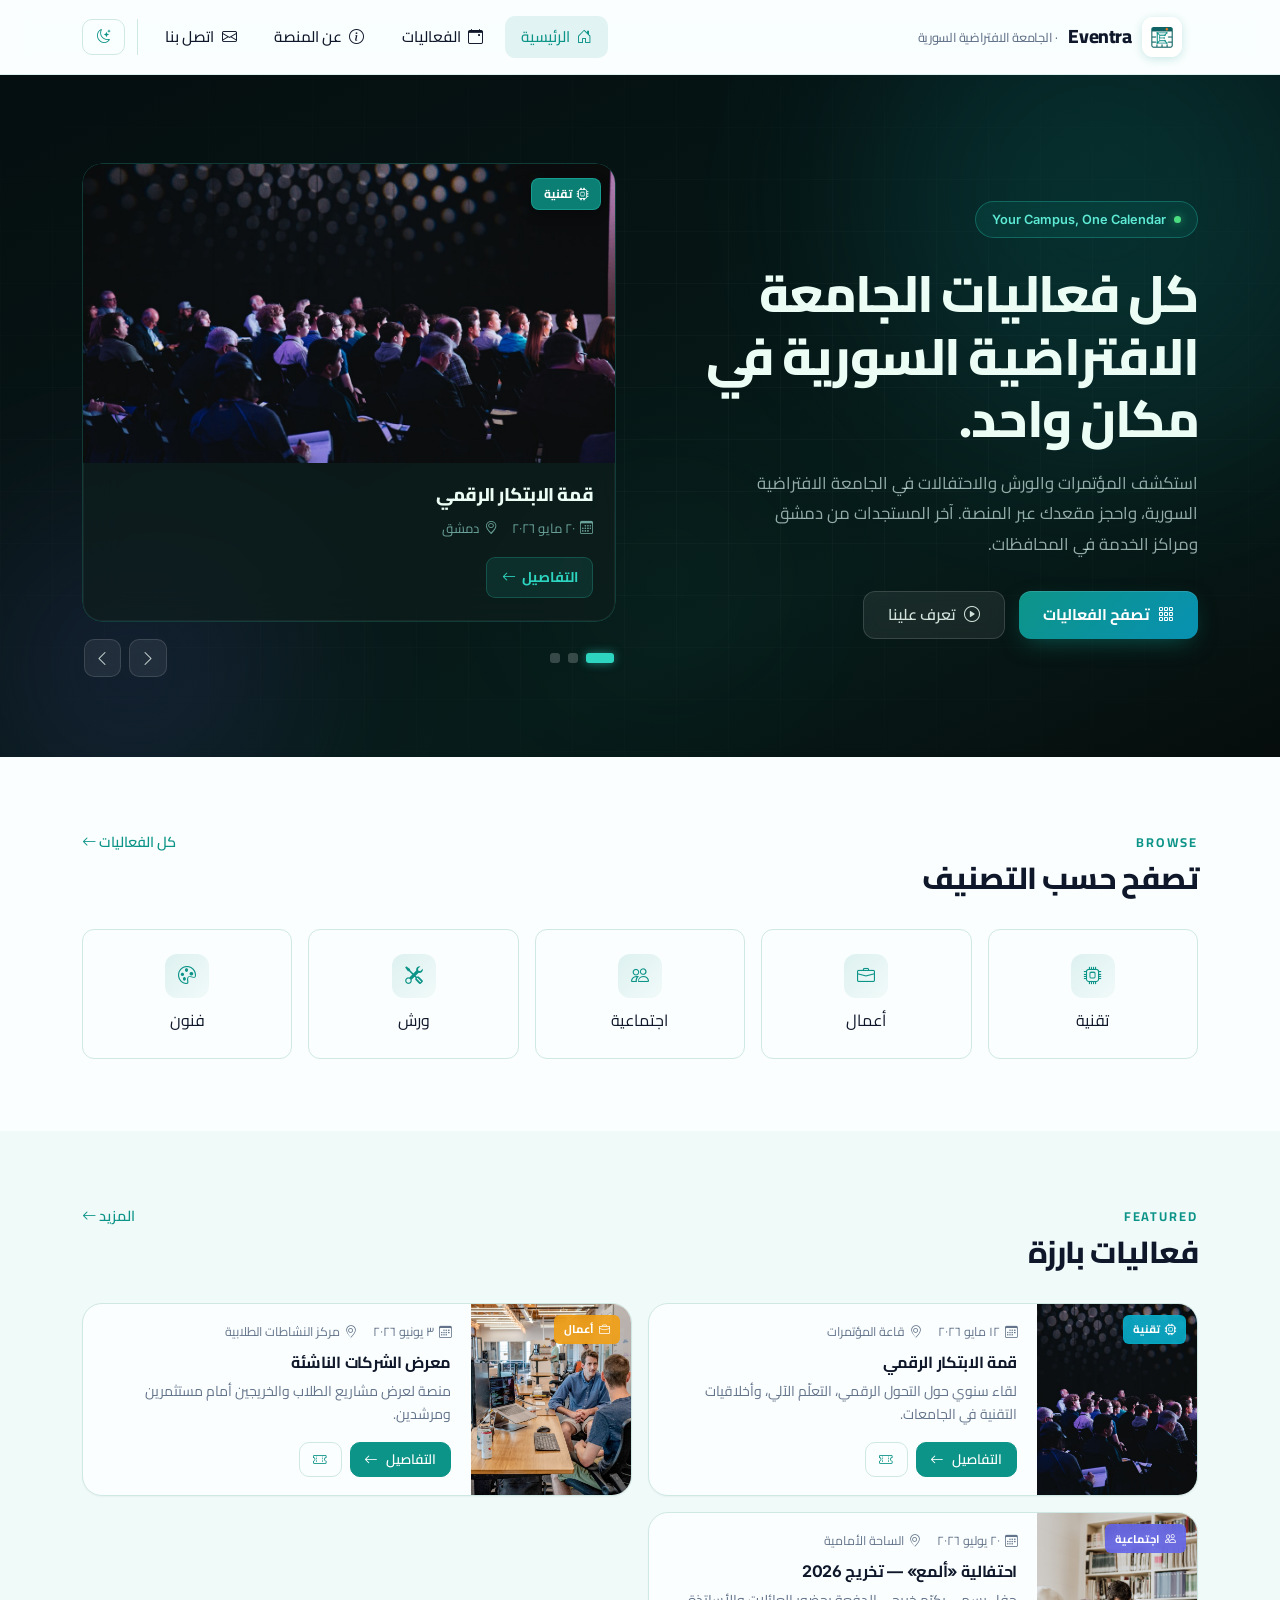
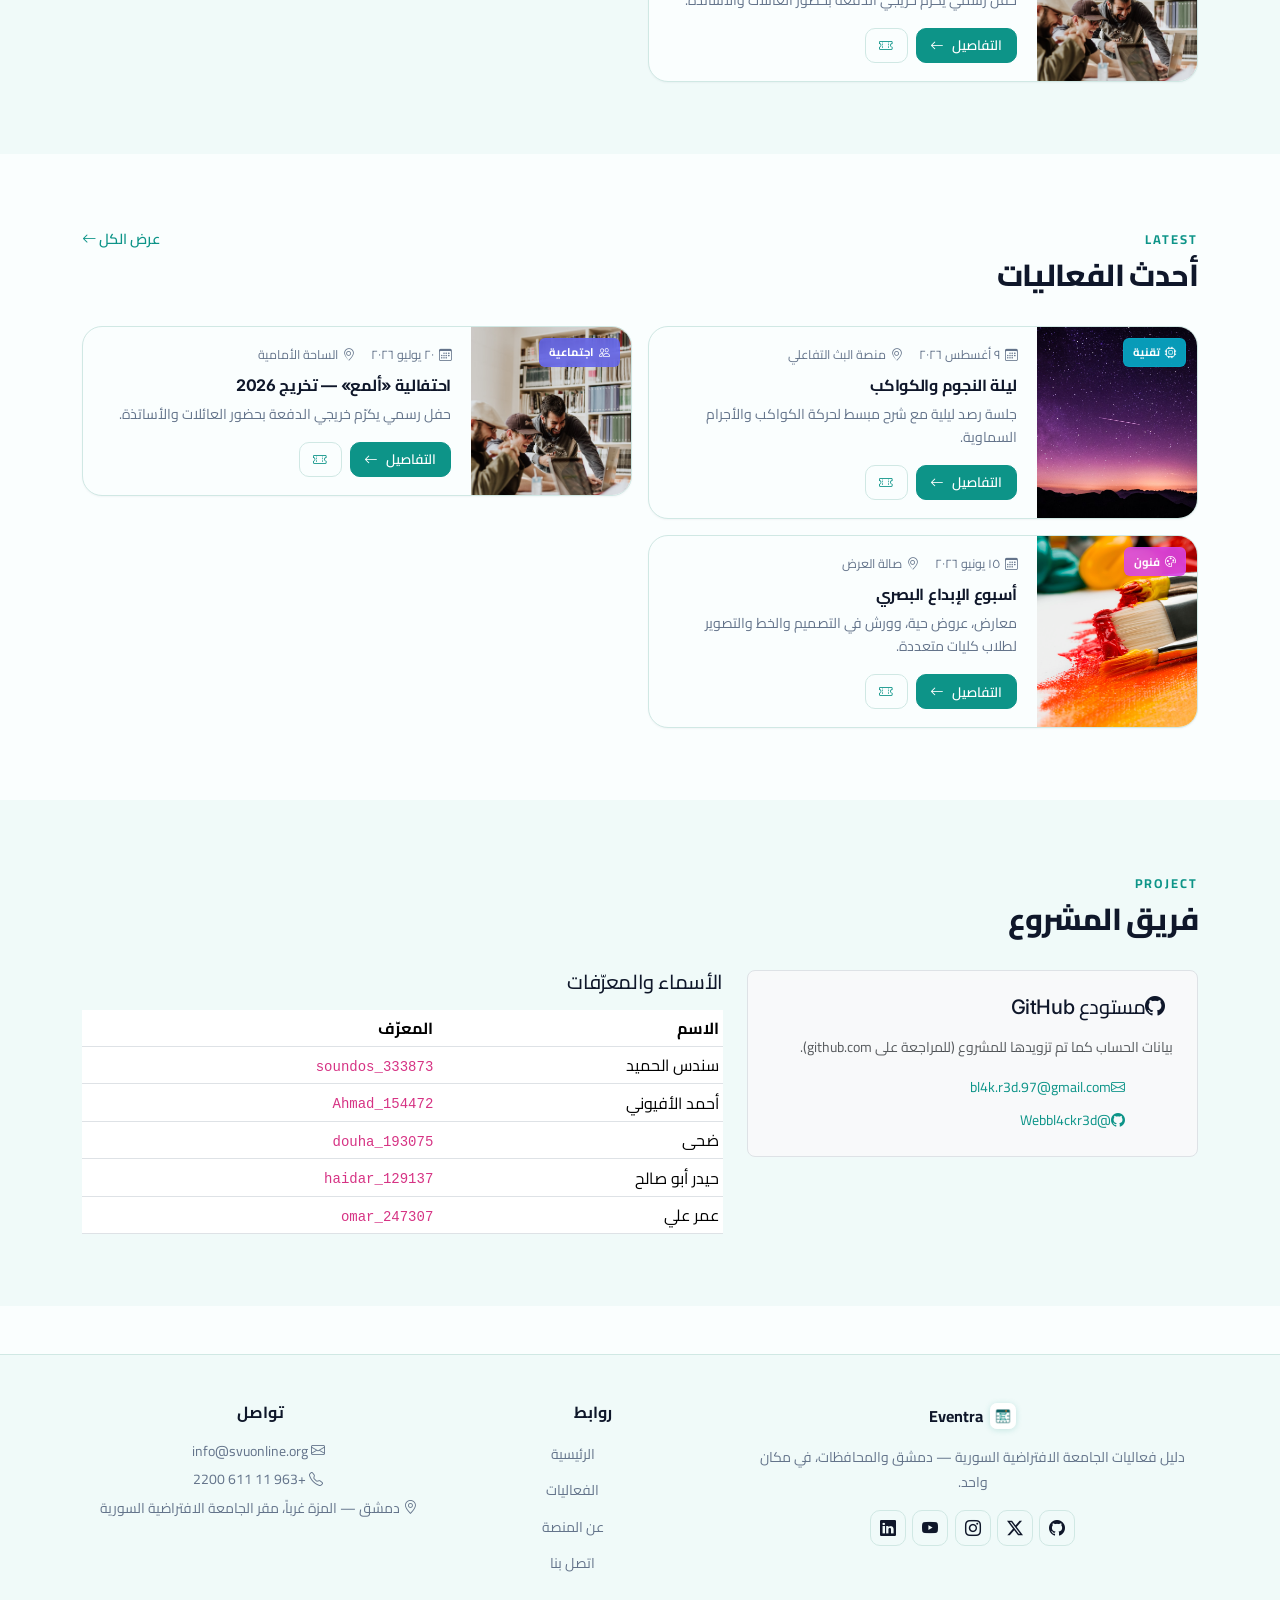
==== commit 4d1ac8b6: "Add project team section and GitHub links to index and docs - Introduced a new section detailing the" ====
--- a/index.html
+++ b/index.html
@@ -197,6 +197,65 @@
       </div>
     </section>
 
+    <!-- ============ فريق المشروع و GitHub ============ -->
+    <section class="section section-alt" id="team">
+      <div class="container">
+        <div class="section-title">
+          <div>
+            <span class="eyebrow">Project</span>
+            <h2>فريق المشروع</h2>
+          </div>
+        </div>
+        <div class="row g-4 align-items-start">
+          <div class="col-lg-5">
+            <div class="p-4 rounded-3 border bg-body-tertiary" style="--bs-border-opacity: .15;">
+              <h3 class="h5 mb-3"><i class="bi bi-github me-2" aria-hidden="true"></i>مستودع GitHub</h3>
+              <p class="small text-muted mb-3">بيانات الحساب كما تم تزويدها للمشروع (للمراجعة على github.com).</p>
+              <ul class="list-unstyled small mb-0">
+                <li class="mb-2"><i class="bi bi-envelope me-2 text-primary" aria-hidden="true"></i><a href="mailto:bl4k.r3d.97@gmail.com">bl4k.r3d.97@gmail.com</a></li>
+                <li class="mb-0"><i class="bi bi-github me-2 text-primary" aria-hidden="true"></i><a href="https://github.com/Webbl4ckr3d" target="_blank" rel="noopener noreferrer">@Webbl4ckr3d</a></li>
+              </ul>
+            </div>
+          </div>
+          <div class="col-lg-7">
+            <h3 class="h5 mb-3">الأسماء والمعرّفات</h3>
+            <div class="table-responsive">
+              <table class="table table-sm align-middle mb-0">
+                <thead>
+                  <tr>
+                    <th scope="col">الاسم</th>
+                    <th scope="col">المعرّف</th>
+                  </tr>
+                </thead>
+                <tbody>
+                  <tr>
+                    <td>سندس الحميد</td>
+                    <td><code>soundos_333873</code></td>
+                  </tr>
+                  <tr>
+                    <td>أحمد الأفيوني</td>
+                    <td><code>Ahmad_154472</code></td>
+                  </tr>
+                  <tr>
+                    <td>ضحى</td>
+                    <td><code>douha_193075</code></td>
+                  </tr>
+                  <tr>
+                    <td>حيدر أبو صالح</td>
+                    <td><code>haidar_129137</code></td>
+                  </tr>
+                  <tr>
+                    <td>عمر علي</td>
+                    <td><code>omar_247307</code></td>
+                  </tr>
+                </tbody>
+              </table>
+            </div>
+          </div>
+        </div>
+      </div>
+    </section>
+
   </main>
 
   <!-- ============ Modal الحجز ============ -->
@@ -233,6 +292,7 @@
           </h5>
           <p class="small mb-3 mx-auto" style="max-width: 28rem;">دليل فعاليات الجامعة الافتراضية السورية — دمشق والمحافظات، في مكان واحد.</p>
           <div class="socials">
+            <a href="https://github.com/Webbl4ckr3d" target="_blank" rel="noopener noreferrer" aria-label="GitHub @Webbl4ckr3d"><i class="bi bi-github"></i></a>
             <a href="#" aria-label="Twitter"><i class="bi bi-twitter-x"></i></a>
             <a href="#" aria-label="Instagram"><i class="bi bi-instagram"></i></a>
             <a href="#" aria-label="YouTube"><i class="bi bi-youtube"></i></a>
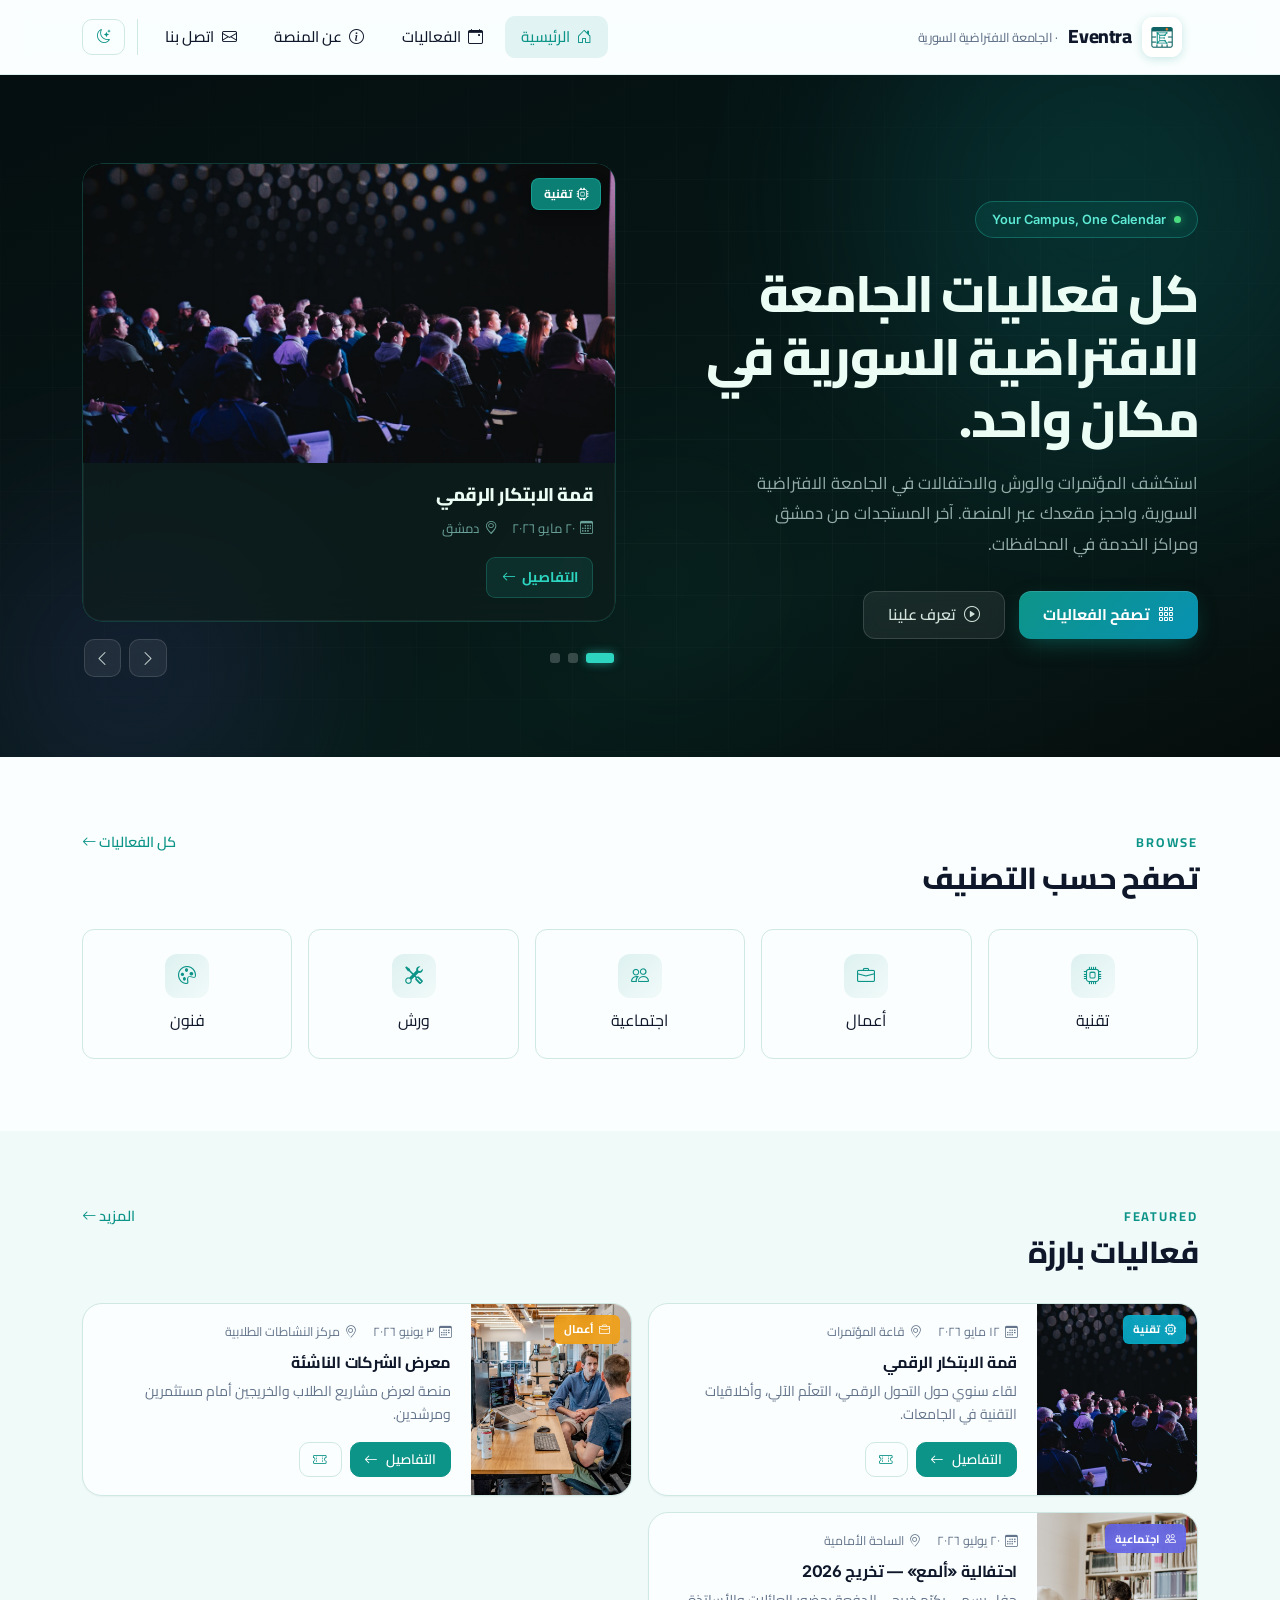
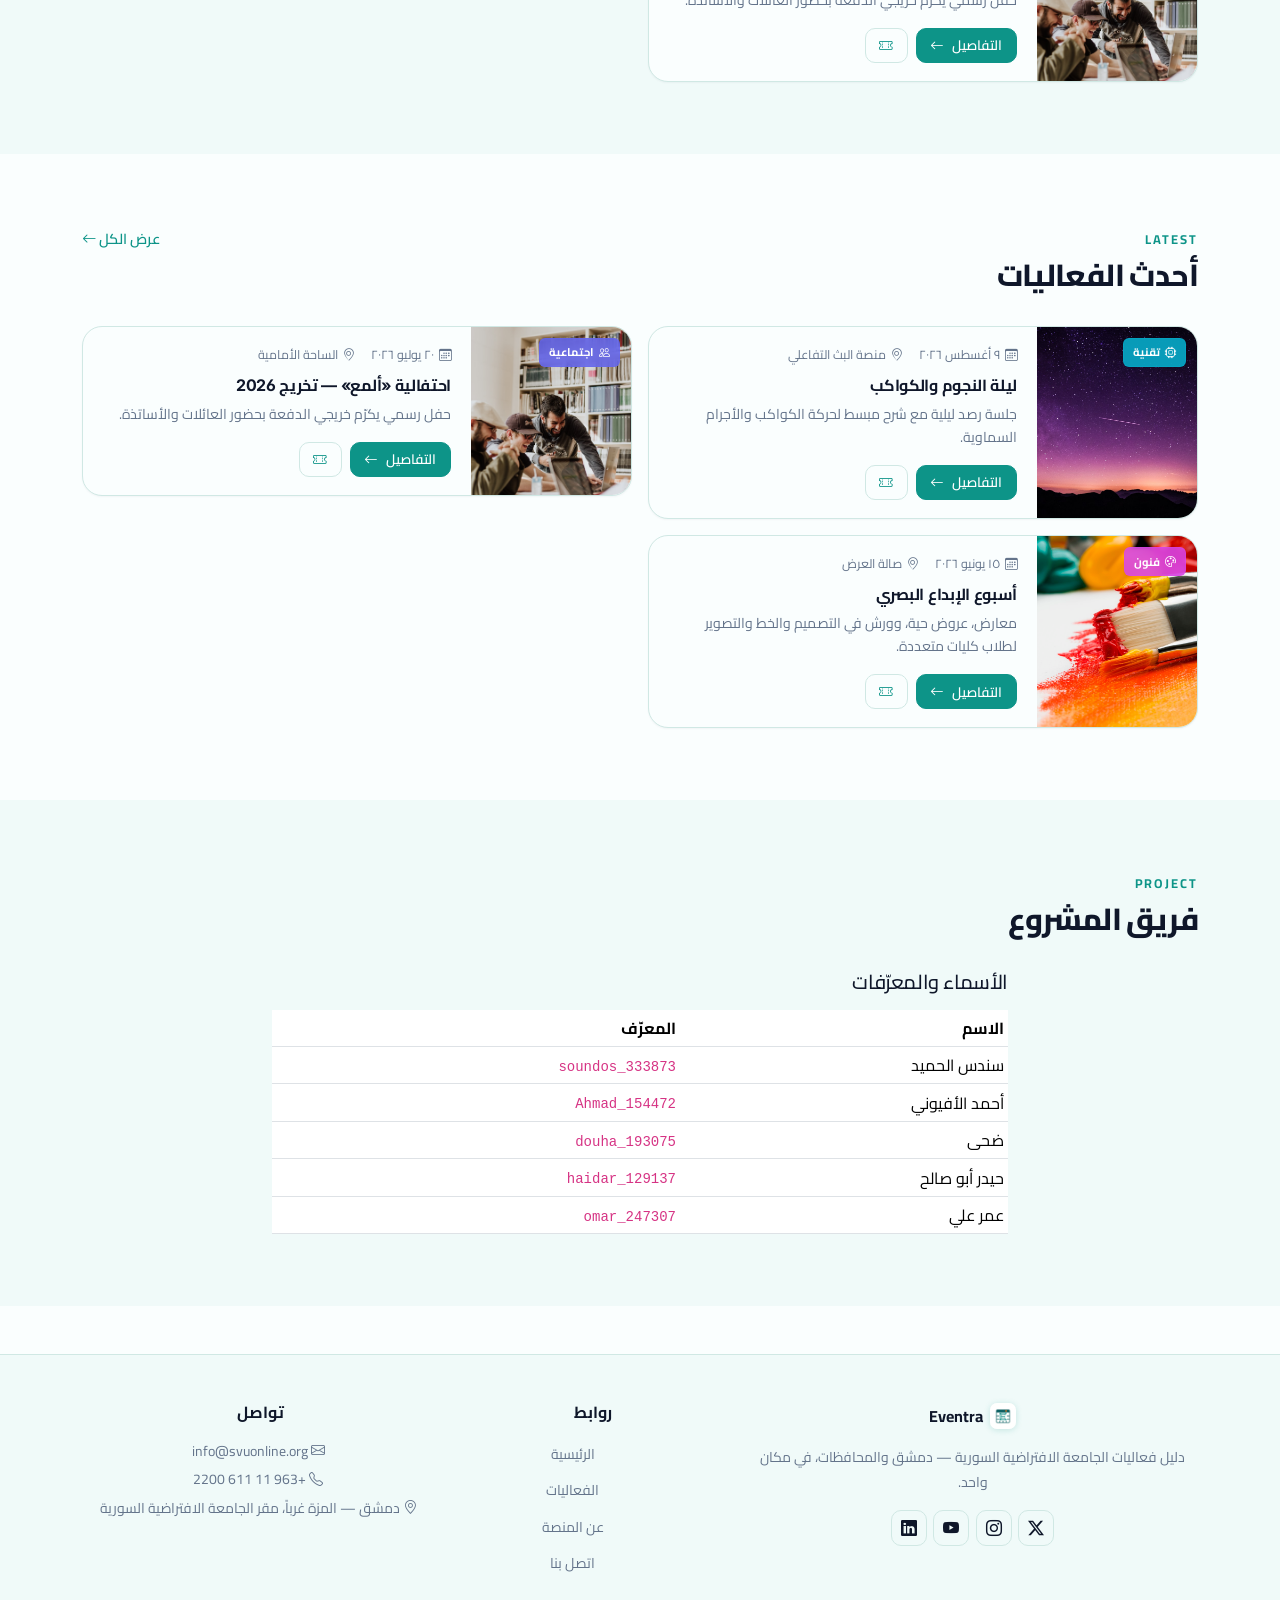
==== commit 7cece90a: "Refactor project team section in index and docs - Removed GitHub repository details from the project" ====
--- a/index.html
+++ b/index.html
@@ -197,7 +197,7 @@
       </div>
     </section>
 
-    <!-- ============ فريق المشروع و GitHub ============ -->
+    <!-- ============ فريق المشروع ============ -->
     <section class="section section-alt" id="team">
       <div class="container">
         <div class="section-title">
@@ -206,18 +206,8 @@
             <h2>فريق المشروع</h2>
           </div>
         </div>
-        <div class="row g-4 align-items-start">
-          <div class="col-lg-5">
-            <div class="p-4 rounded-3 border bg-body-tertiary" style="--bs-border-opacity: .15;">
-              <h3 class="h5 mb-3"><i class="bi bi-github me-2" aria-hidden="true"></i>مستودع GitHub</h3>
-              <p class="small text-muted mb-3">بيانات الحساب كما تم تزويدها للمشروع (للمراجعة على github.com).</p>
-              <ul class="list-unstyled small mb-0">
-                <li class="mb-2"><i class="bi bi-envelope me-2 text-primary" aria-hidden="true"></i><a href="mailto:bl4k.r3d.97@gmail.com">bl4k.r3d.97@gmail.com</a></li>
-                <li class="mb-0"><i class="bi bi-github me-2 text-primary" aria-hidden="true"></i><a href="https://github.com/Webbl4ckr3d" target="_blank" rel="noopener noreferrer">@Webbl4ckr3d</a></li>
-              </ul>
-            </div>
-          </div>
-          <div class="col-lg-7">
+        <div class="row justify-content-center">
+          <div class="col-lg-8">
             <h3 class="h5 mb-3">الأسماء والمعرّفات</h3>
             <div class="table-responsive">
               <table class="table table-sm align-middle mb-0">
@@ -292,7 +282,6 @@
           </h5>
           <p class="small mb-3 mx-auto" style="max-width: 28rem;">دليل فعاليات الجامعة الافتراضية السورية — دمشق والمحافظات، في مكان واحد.</p>
           <div class="socials">
-            <a href="https://github.com/Webbl4ckr3d" target="_blank" rel="noopener noreferrer" aria-label="GitHub @Webbl4ckr3d"><i class="bi bi-github"></i></a>
             <a href="#" aria-label="Twitter"><i class="bi bi-twitter-x"></i></a>
             <a href="#" aria-label="Instagram"><i class="bi bi-instagram"></i></a>
             <a href="#" aria-label="YouTube"><i class="bi bi-youtube"></i></a>
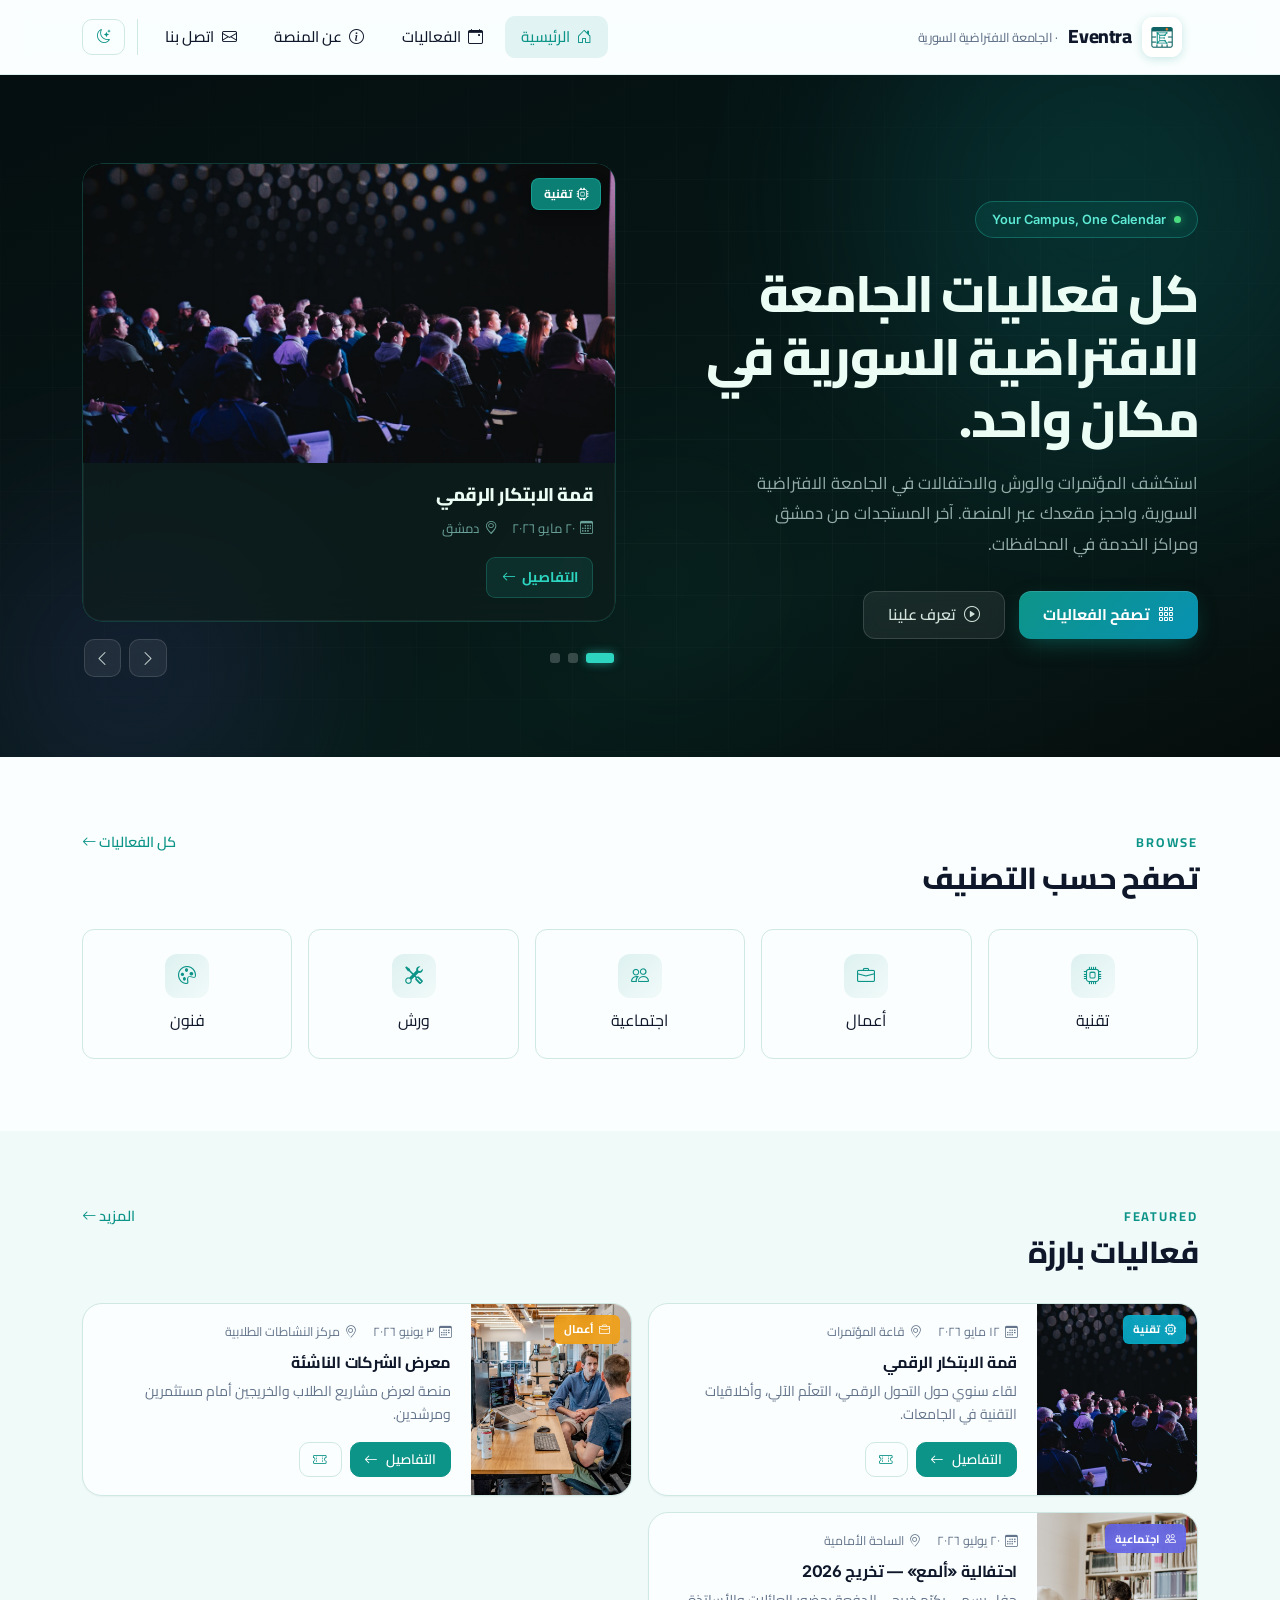
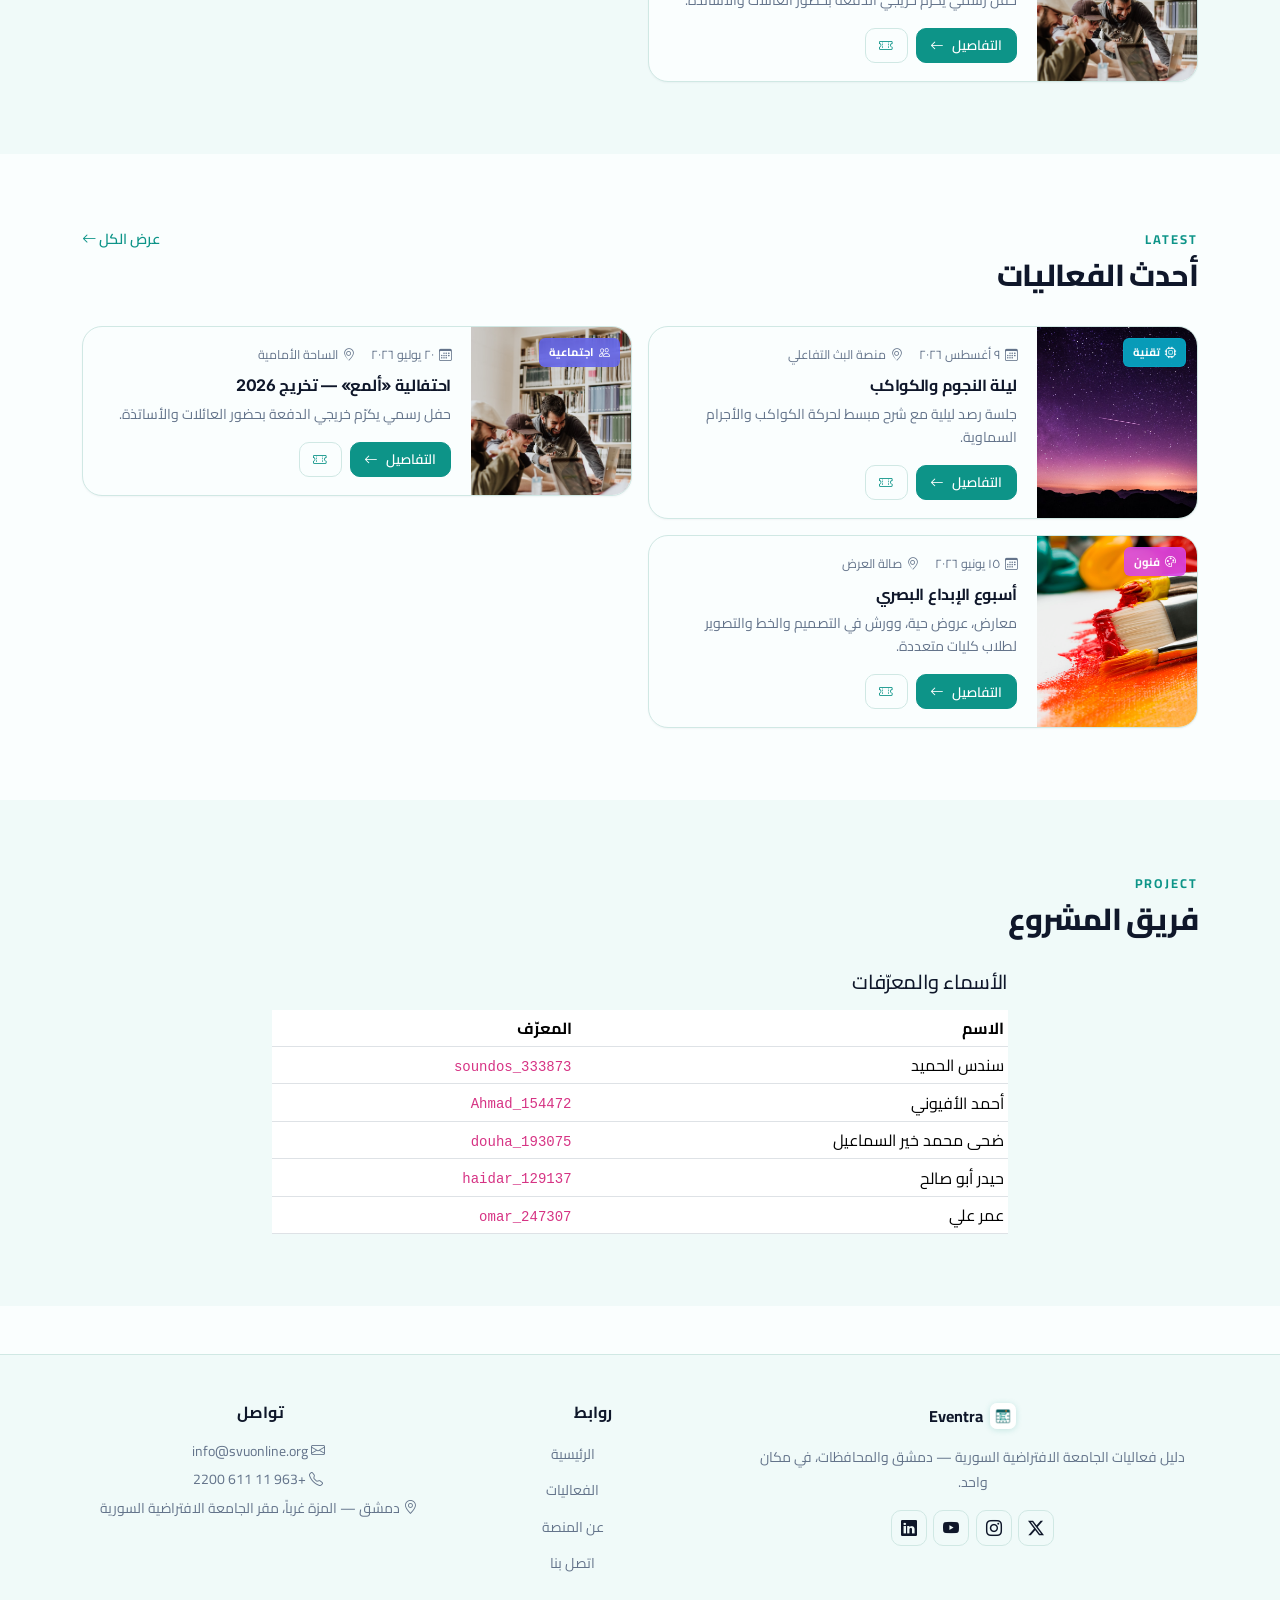
==== commit ee568eef: "Update team member name in index.html for clarity" ====
--- a/index.html
+++ b/index.html
@@ -227,7 +227,7 @@
                     <td><code>Ahmad_154472</code></td>
                   </tr>
                   <tr>
-                    <td>ضحى</td>
+                    <td>ضحى محمد خير السماعيل</td>
                     <td><code>douha_193075</code></td>
                   </tr>
                   <tr>
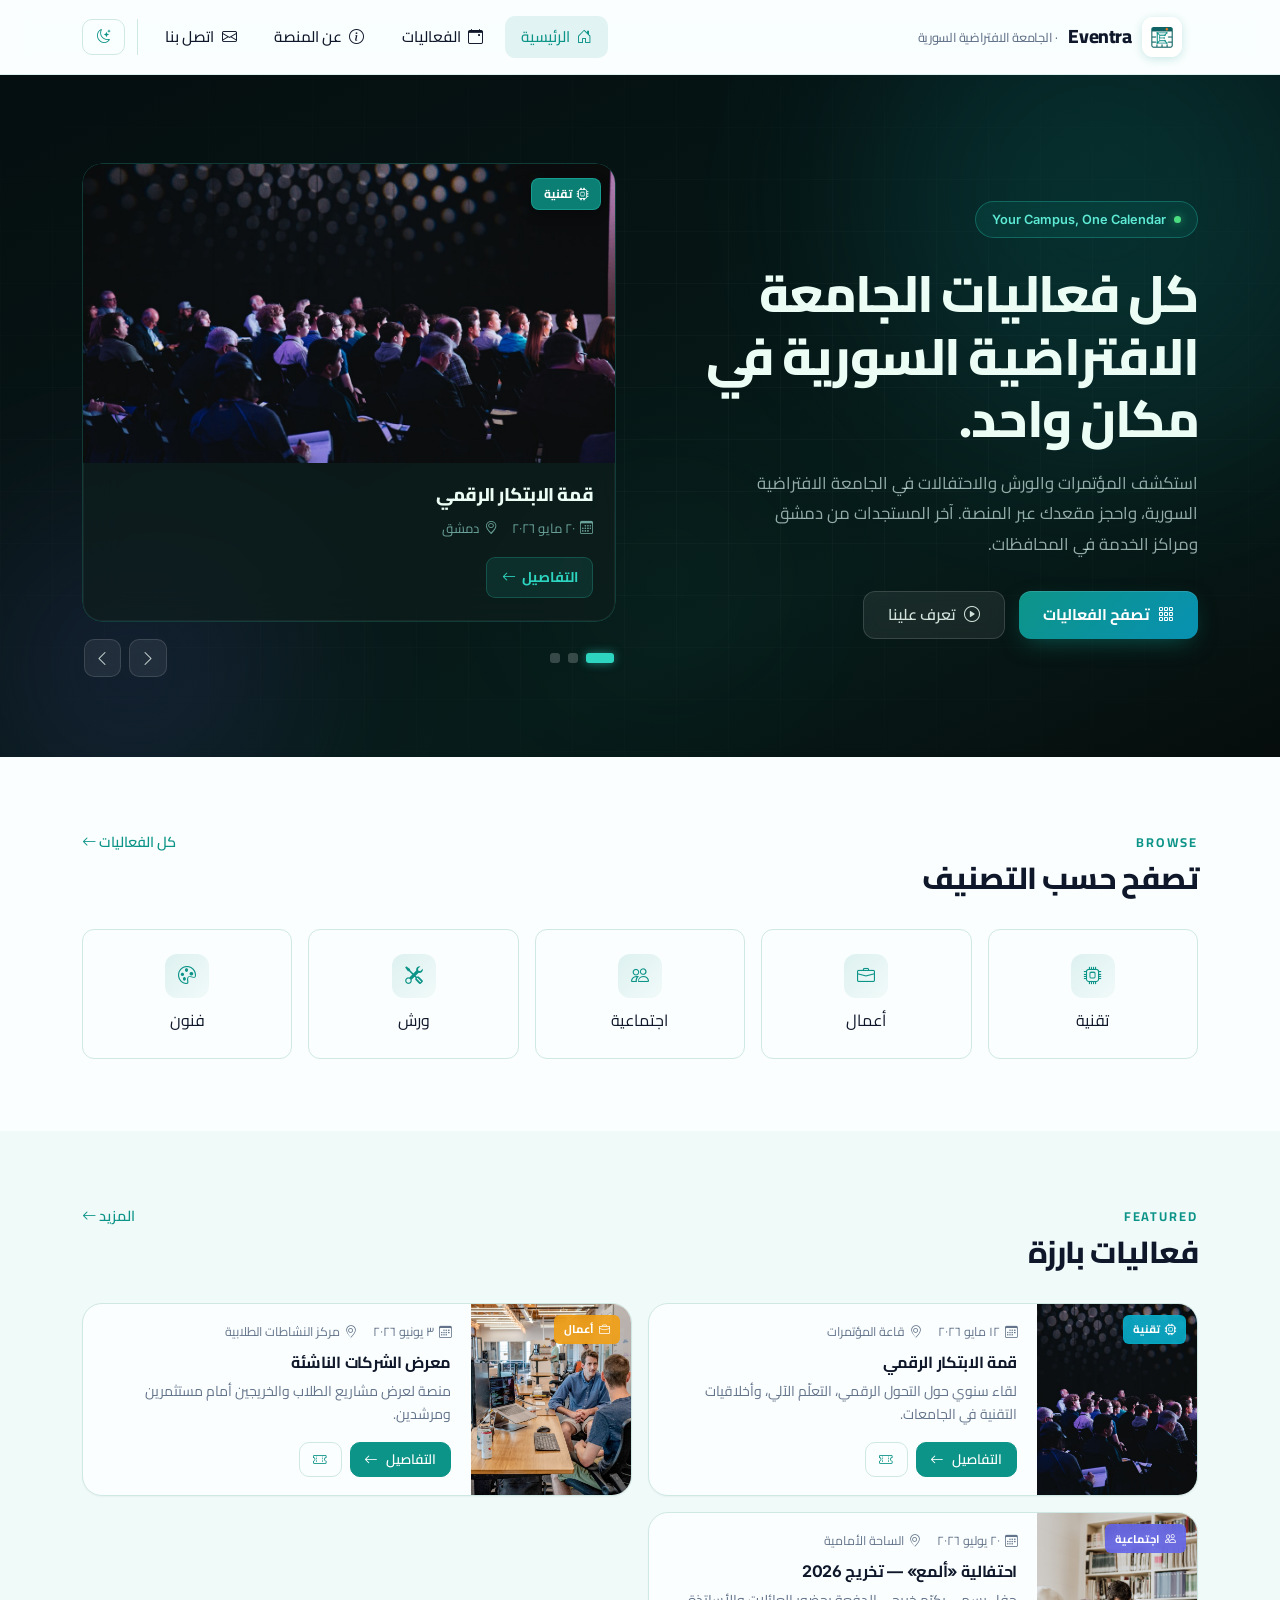
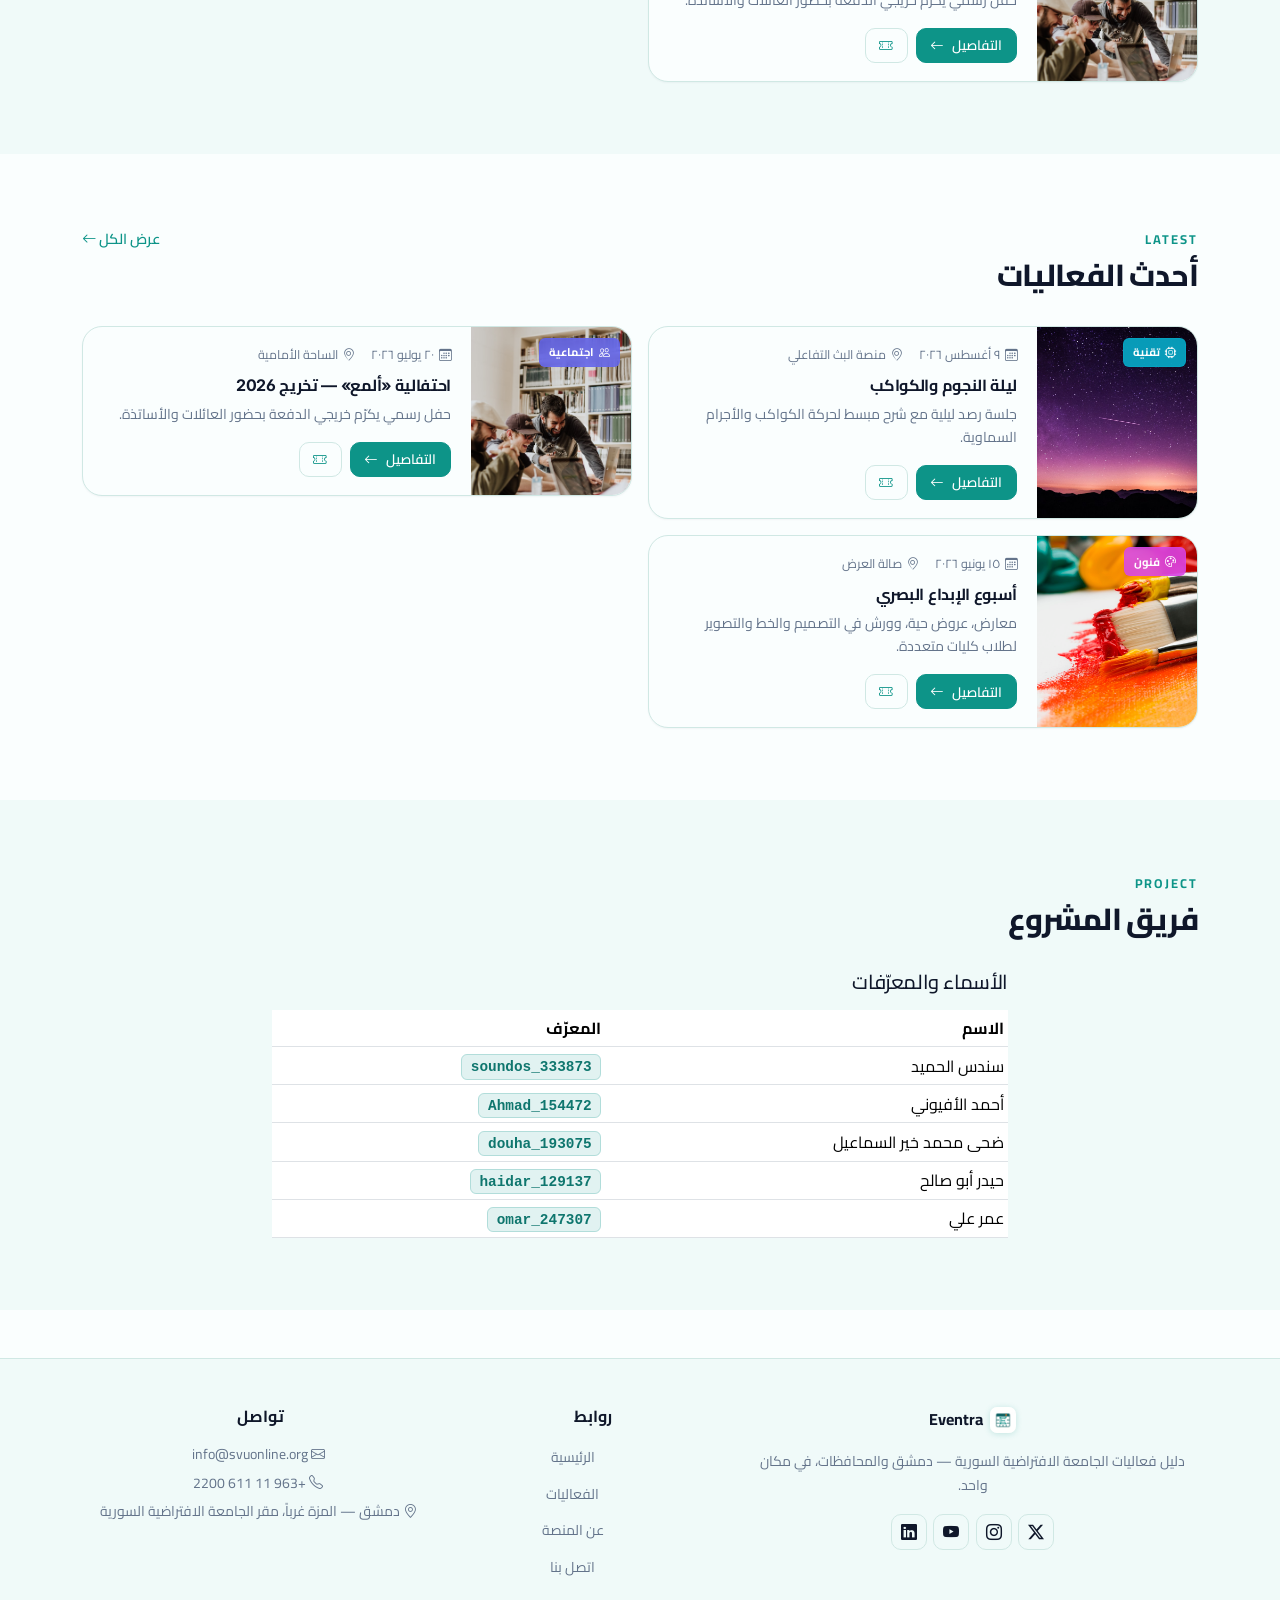
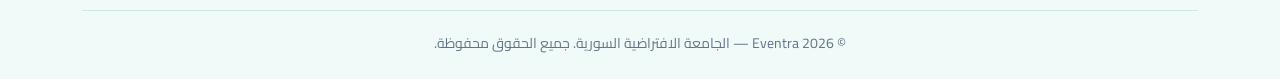
==== commit af1309d1: "BWP401: team/footer/social links, theme toggle, categories page, polish Made-with: Cursor" ====
--- a/index.html
+++ b/index.html
@@ -11,19 +11,15 @@
   <title>Eventra — دليل فعاليات الجامعة الافتراضية السورية</title>
   <meta name="description" content="Eventra: دليل فعاليات الجامعة الافتراضية السورية — دمشق، أرقام وبريد رسمي، حجز ومتابعة الفعاليات.">
 
-  <!-- Bootstrap 5 + Icons -->
   <link href="https://cdn.jsdelivr.net/npm/bootstrap@5.3.3/dist/css/bootstrap.min.css" rel="stylesheet">
   <link href="https://cdn.jsdelivr.net/npm/bootstrap-icons@1.11.3/font/bootstrap-icons.css" rel="stylesheet">
-  <!-- خطوط -->
   <link rel="preconnect" href="https://fonts.googleapis.com">
   <link rel="preconnect" href="https://fonts.gstatic.com" crossorigin>
   <link href="https://fonts.googleapis.com/css2?family=Cairo:wght@400;600;700;800&family=Inter:wght@500;700;800;900&display=swap" rel="stylesheet">
-  <!-- الستايل -->
   <link rel="stylesheet" href="assets/css/styles.css">
 </head>
 <body>
 
-  <!-- ============ Navbar ============ -->
   <header>
     <nav class="navbar navbar-expand-lg e-navbar sticky-top">
       <div class="container">
@@ -53,9 +49,7 @@
 
   <main>
 
-    <!-- ============ Hero ============ -->
     <section class="e-hero">
-      <!-- خلفية زخرفية -->
       <div class="e-hero-bg" aria-hidden="true">
         <div class="e-hero-orb e-hero-orb--1"></div>
         <div class="e-hero-orb e-hero-orb--2"></div>
@@ -64,7 +58,6 @@
       </div>
 
       <div class="container e-hero-container">
-        <!-- النص الرئيسي -->
         <div class="e-hero-copy">
           <span class="pill">Your Campus, One Calendar</span>
           <h1 class="e-hero-title">كل فعاليات الجامعة الافتراضية السورية في مكان واحد.</h1>
@@ -75,7 +68,6 @@
           </div>
         </div>
 
-        <!-- بطاقات الفعاليات -->
         <div class="e-hero-cards-area">
           <div id="heroCarousel" class="carousel slide" data-bs-ride="carousel" data-bs-interval="4000">
             <div class="carousel-inner">
@@ -129,7 +121,6 @@
               </div>
             </div>
           </div>
-          <!-- شريط التنقل خارج الكروسيل تماماً -->
           <div class="e-hero-carousel-nav-row">
             <div class="e-hero-dot-indicators">
               <button type="button" data-bs-target="#heroCarousel" data-bs-slide-to="0" class="active" aria-label="الشريحة 1"></button>
@@ -149,7 +140,6 @@
       </div>
     </section>
 
-    <!-- ============ التصنيفات ============ -->
     <section class="section">
       <div class="container">
         <div class="section-title">
@@ -169,7 +159,6 @@
       </div>
     </section>
 
-    <!-- ============ فعاليات بارزة ============ -->
     <section class="section section-alt">
       <div class="container">
         <div class="section-title">
@@ -183,7 +172,6 @@
       </div>
     </section>
 
-    <!-- ============ أحدث الفعاليات ============ -->
     <section class="section">
       <div class="container">
         <div class="section-title">
@@ -197,7 +185,6 @@
       </div>
     </section>
 
-    <!-- ============ فريق المشروع ============ -->
     <section class="section section-alt" id="team">
       <div class="container">
         <div class="section-title">
@@ -248,7 +235,6 @@
 
   </main>
 
-  <!-- ============ Modal الحجز ============ -->
   <div class="modal fade" id="bookModal" tabindex="-1" aria-hidden="true">
     <div class="modal-dialog modal-dialog-centered">
       <div class="modal-content">
@@ -271,7 +257,6 @@
     </div>
   </div>
 
-  <!-- ============ Footer ============ -->
   <footer class="e-footer">
     <div class="container">
       <div class="row g-4">
@@ -282,10 +267,10 @@
           </h5>
           <p class="small mb-3 mx-auto" style="max-width: 28rem;">دليل فعاليات الجامعة الافتراضية السورية — دمشق والمحافظات، في مكان واحد.</p>
           <div class="socials">
-            <a href="#" aria-label="Twitter"><i class="bi bi-twitter-x"></i></a>
-            <a href="#" aria-label="Instagram"><i class="bi bi-instagram"></i></a>
-            <a href="#" aria-label="YouTube"><i class="bi bi-youtube"></i></a>
-            <a href="#" aria-label="LinkedIn"><i class="bi bi-linkedin"></i></a>
+            <a href="https://x.com/SVUOnline" aria-label="Twitter" target="_blank" rel="noopener noreferrer"><i class="bi bi-twitter-x"></i></a>
+            <a href="https://www.instagram.com/svuonline/" aria-label="Instagram" target="_blank" rel="noopener noreferrer"><i class="bi bi-instagram"></i></a>
+            <a href="https://www.youtube.com/@syrianvirtualuniversity" aria-label="YouTube" target="_blank" rel="noopener noreferrer"><i class="bi bi-youtube"></i></a>
+            <a href="https://www.linkedin.com/school/syrian-virtual-university/" aria-label="LinkedIn" target="_blank" rel="noopener noreferrer"><i class="bi bi-linkedin"></i></a>
           </div>
         </div>
         <div class="col-6 col-md-3">
@@ -304,6 +289,7 @@
           <p class="small mb-0"><i class="bi bi-geo-alt me-1"></i> دمشق — المزة غرباً، مقر الجامعة الافتراضية السورية</p>
         </div>
       </div>
+      <p class="e-footer__copyright">© 2026 Eventra — الجامعة الافتراضية السورية. جميع الحقوق محفوظة.</p>
     </div>
   </footer>
 
--- a/assets/css/styles.css
+++ b/assets/css/styles.css
@@ -1056,6 +1056,25 @@
 }
 .section-title a { font-size: .9rem; font-weight: 600; }
 
+/* فريق المشروع — لون نص المعرّفات يتماشى مع الفيروزي/الوضع الداكن */
+#team .table code {
+  color: var(--e-primary-ink);
+  background: rgba(13, 148, 136, 0.12);
+  border: 1px solid rgba(13, 148, 136, 0.22);
+  padding: 0.25em 0.6em;
+  border-radius: 6px;
+  font-size: 0.9rem;
+  font-weight: 600;
+  font-family: ui-monospace, "Cascadia Code", "Segoe UI", monospace;
+}
+
+html[data-bs-theme="dark"] #team .table code {
+  color: #f0fdfa;
+  background: rgba(45, 212, 191, 0.14);
+  border-color: rgba(94, 234, 212, 0.3);
+  text-shadow: 0 0 1px rgba(6, 78, 59, 0.3);
+}
+
 /* -------- (8) التصنيفات -------- */
 .cat-tile {
   display: flex;
@@ -1185,6 +1204,24 @@
   transition: all .2s var(--e-ease);
 }
 .e-footer .socials a:hover { background: var(--e-primary); color: #fff; border-color: var(--e-primary); }
+
+.e-footer__copyright {
+  text-align: center;
+  font-size: 0.875rem;
+  color: var(--e-muted);
+  padding-top: 1.25rem;
+  margin: 0.75rem 0 0;
+  border-top: 1px solid var(--e-border);
+}
+
+.e-team-card img {
+  width: 96px;
+  height: 96px;
+  object-fit: cover;
+  border-radius: 50%;
+  border: 2px solid var(--e-border);
+  box-shadow: 0 6px 18px rgba(13, 148, 136, 0.15);
+}
 
 /* روابط «روابط» في التذييل — حركة hover */
 .e-footer .col-md-3 ul.list-unstyled a {
